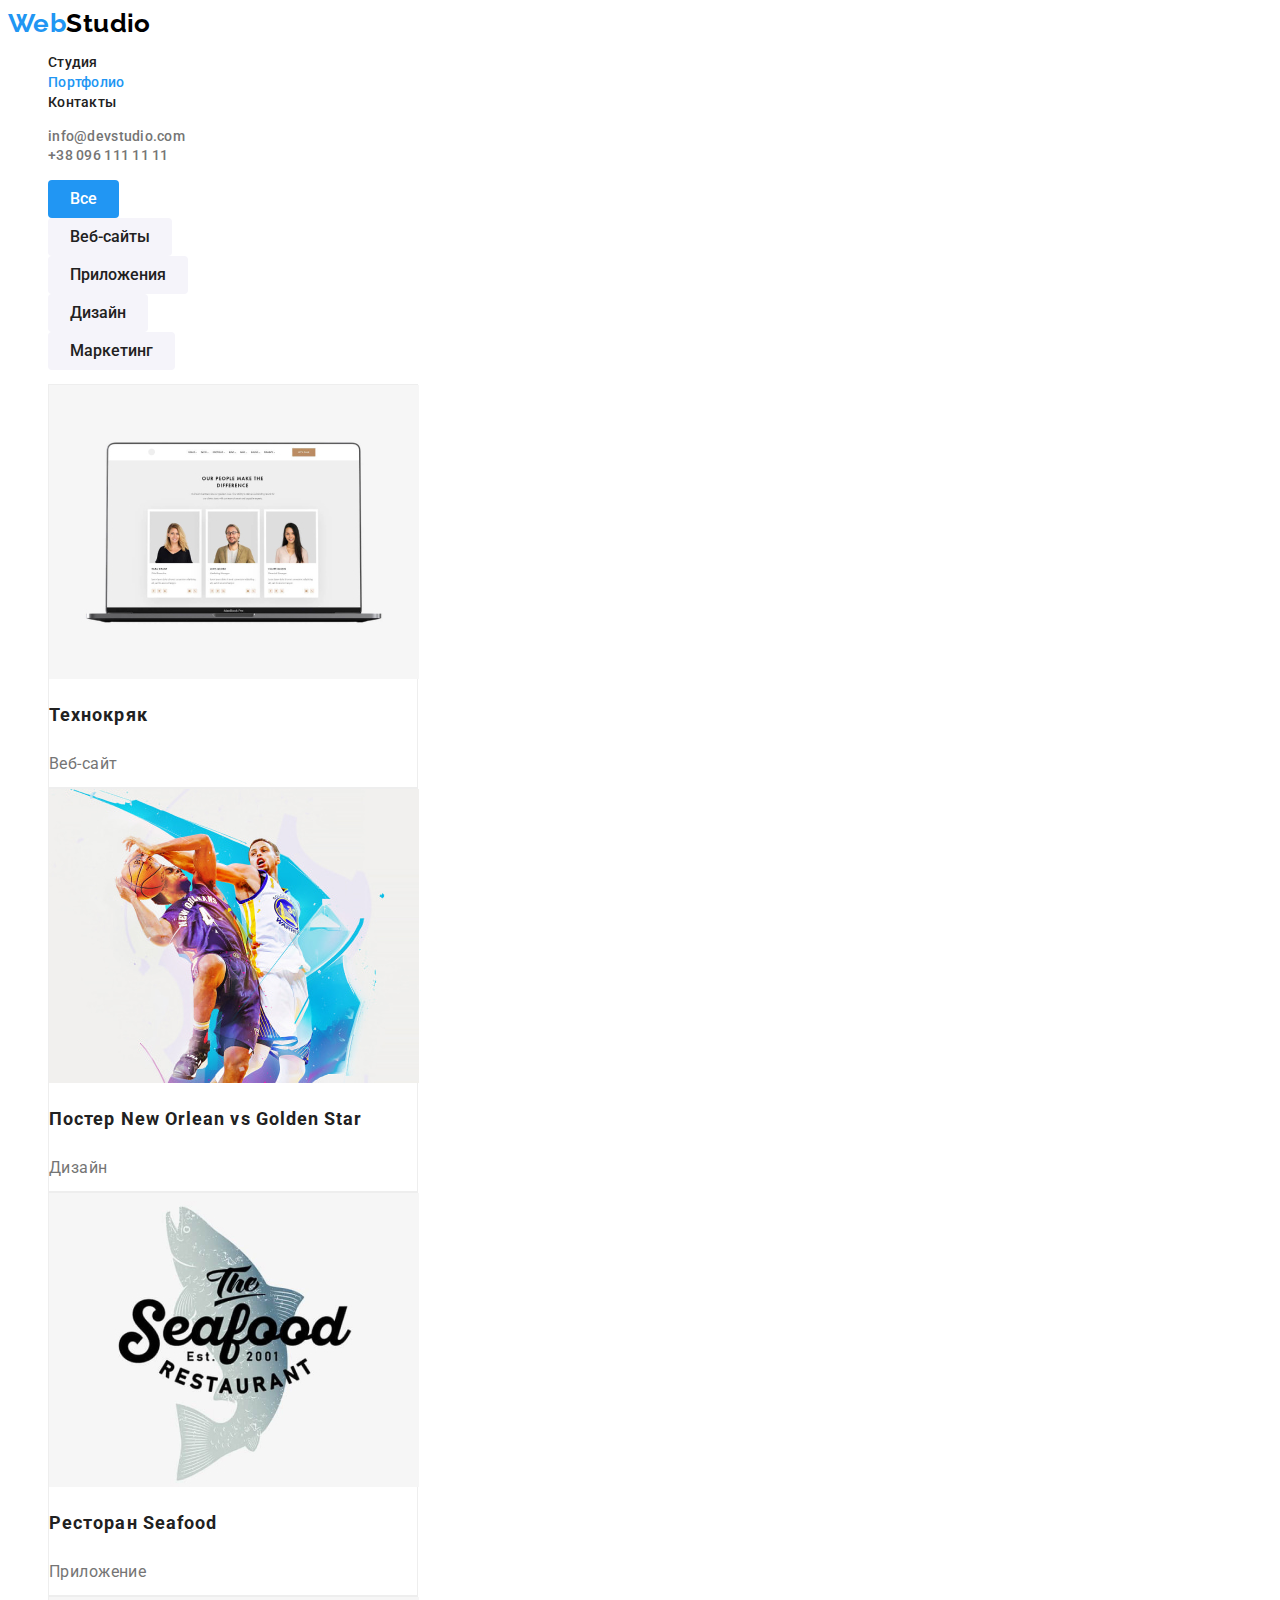
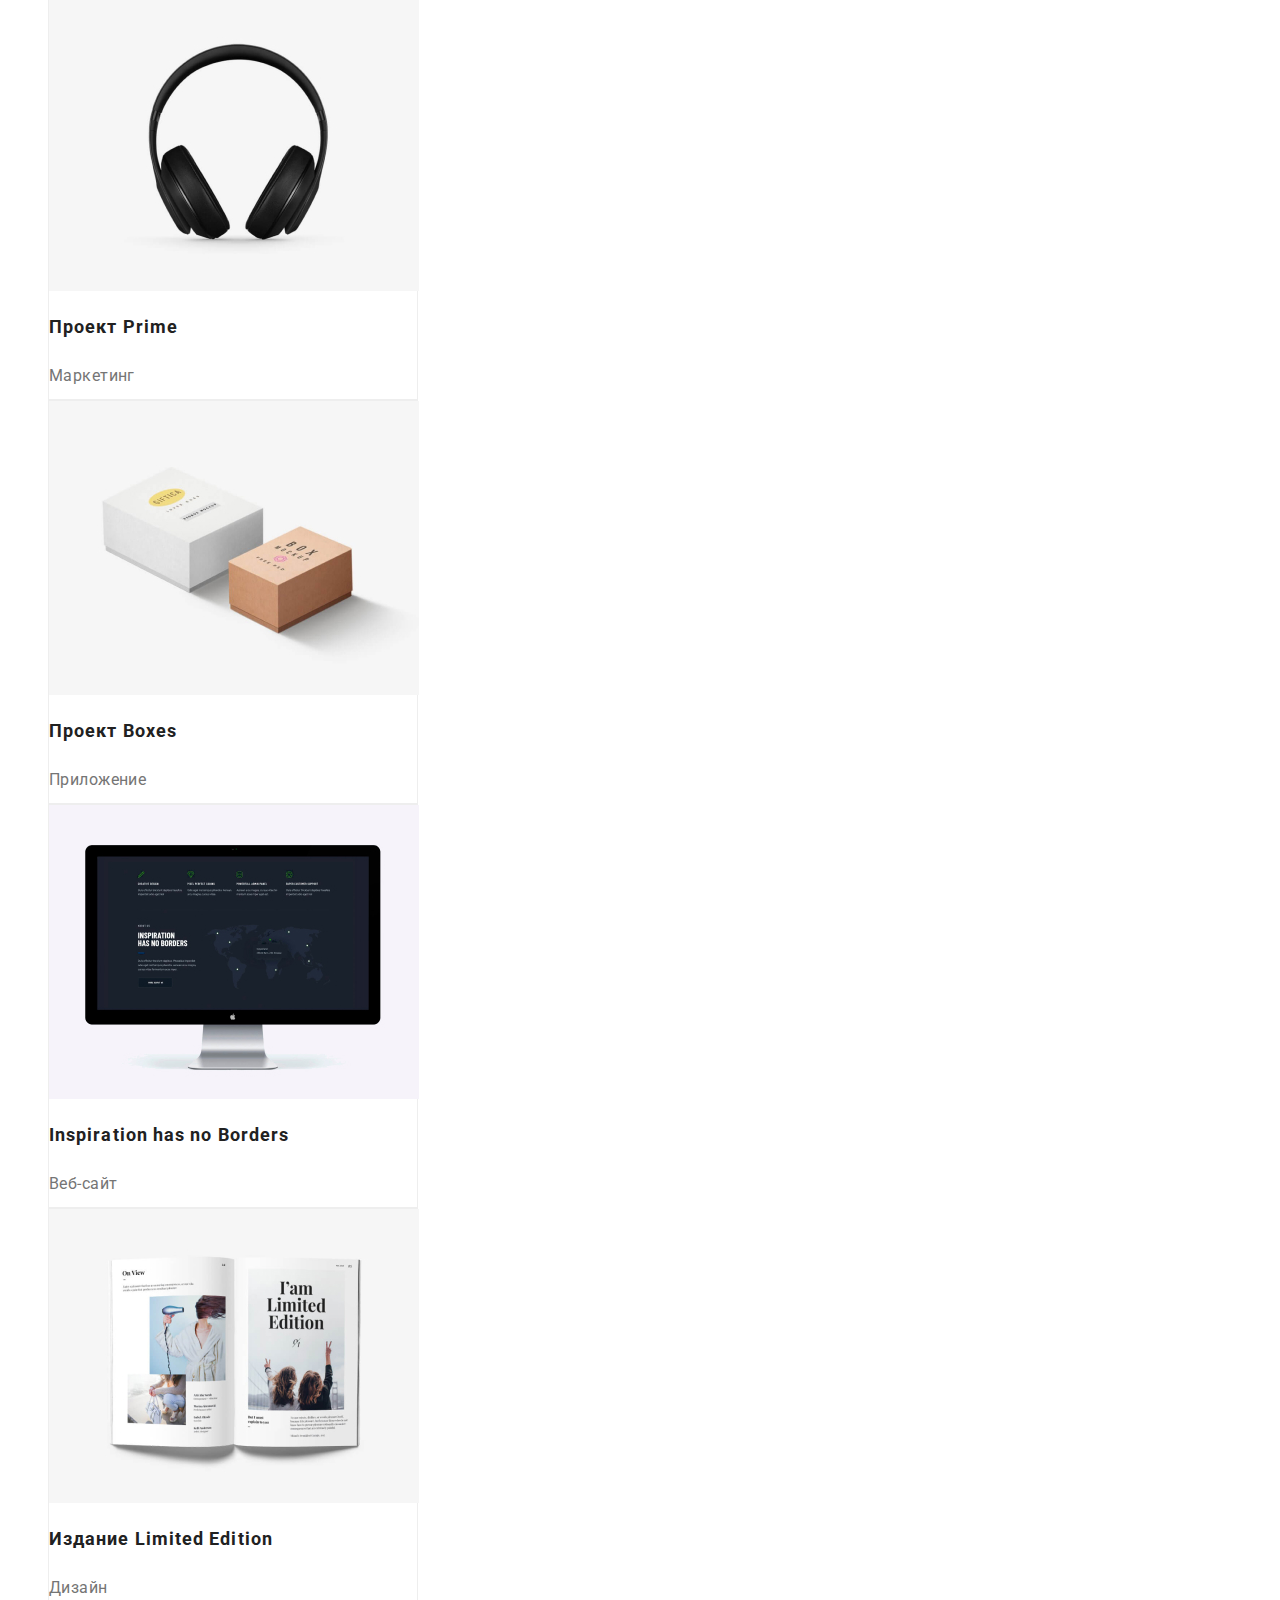
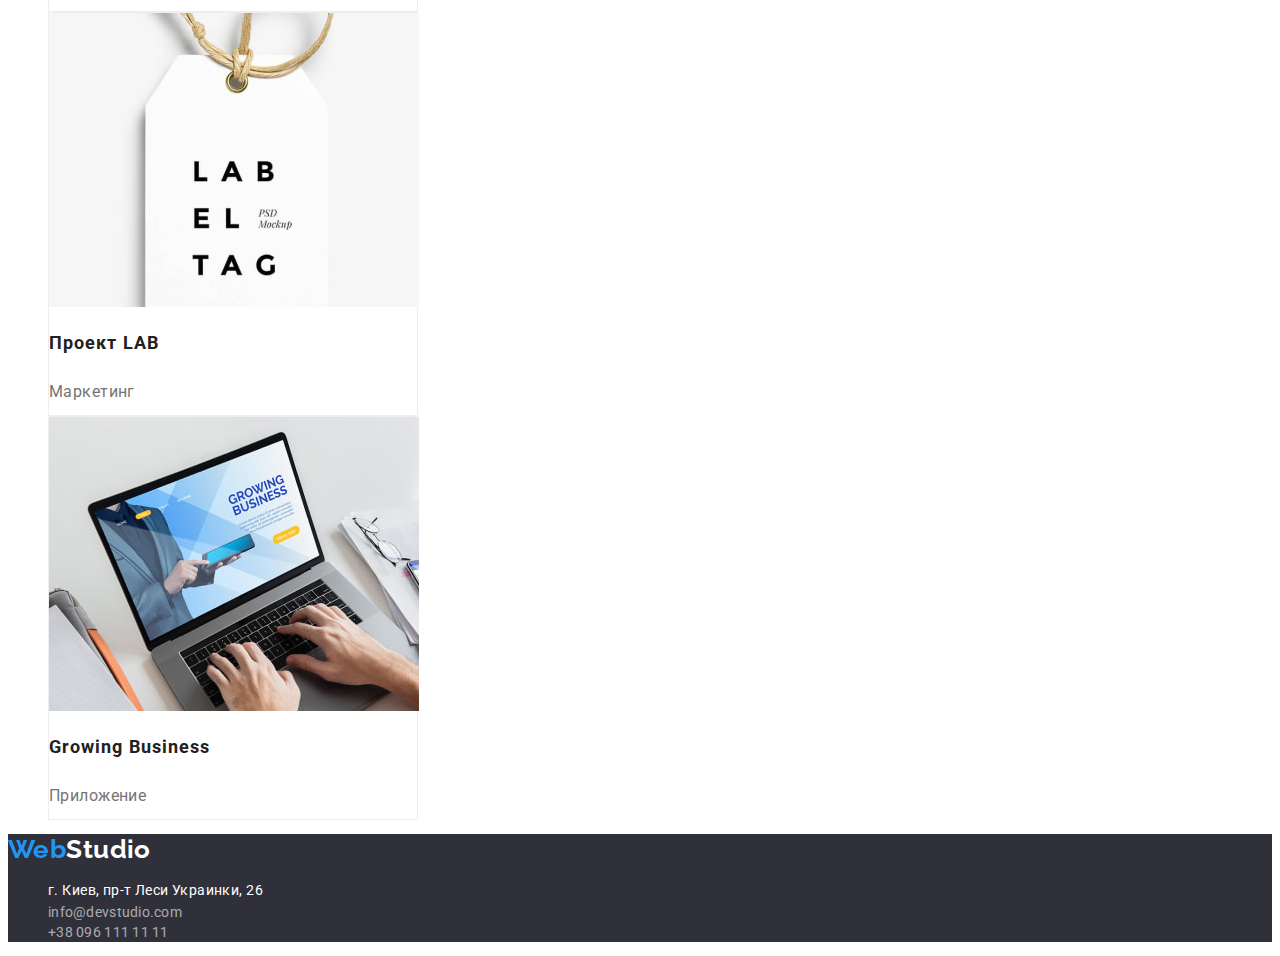
==== portfolio.html @ 994b1cdb "Initial commit" ====
<!DOCTYPE html>
<html lang="ru">
  <head>
    <meta charset="UTF-8" />
    <meta http-equiv="X-UA-Compatible" content="IE=edge" />
    <meta name="viewport" content="width=device-width, initial-scale=1.0" />
    <title>Portfolio</title>
    <link rel="preconnect" href="https://fonts.googleapis.com" />
    <link rel="preconnect" href="https://fonts.gstatic.com" crossorigin />
    <link
      href="https://fonts.googleapis.com/css2?family=Raleway:wght@700&family=Roboto:wght@400;500;700;900&display=swap"
      rel="stylesheet"
    />
    <link rel="stylesheet" href="./css/styles.css" />
  </head>
  <body>
    <header class="header">
      <nav class="header-nav">
        <!-- logo -->
        <a class="logo link" href="./index.html"><span class="accent">Web</span>Studio</a>

        <!-- site page navigation -->
        <ul class="header-nav-list list">
          <li class="header-nav-item">
            <a class="header-nav-link link" href="./index.html">Студия</a>
          </li>

          <li class="header-nav-item">
            <a class="header-nav-link link current" href="./portfolio.html">Портфолио</a>
          </li>

          <li class="header-nav-item">
            <a class="header-nav-link link" href="">Контакты</a>
          </li>
        </ul>
      </nav>

      <!-- contacts navigation -->
      <ul class="header-contacts-list list">
        <li class="header-contacts-item">
          <a class="header-contacts-link link" href="mailto:info@devstudio.com"
            >info@devstudio.com</a
          >
        </li>

        <li class="header-contacts-item">
          <a class="header-contacts-link link" href="tel:+380961111111">+38 096 111 11 11</a>
        </li>
      </ul>
    </header>

    <main>
      <section>
        <h1 class="visually-hidden">Наши работы</h1>

        <!-- filter buttons -->

        <ul class="filter-list list">
          <li>
            <button class="filters-btn active" type="button">Все</button>
          </li>
          <li>
            <button class="filters-btn" type="button">Веб-сайты</button>
          </li>
          <li>
            <button class="filters-btn" type="button">Приложения</button>
          </li>
          <li>
            <button class="filters-btn" type="button">Дизайн</button>
          </li>
          <li>
            <button class="filters-btn" type="button">Маркетинг</button>
          </li>
        </ul>

        <!-- examples of work first line -->

        <ul class="cards-list list">
          <a class="link" href="#"
            ><li class="cards-item">
              <img src="./images/example-1.jpg" alt="пример работы один" width="370" height="294" />
              <h2 class="cards-title">Технокряк</h2>
              <p class="cards-text">Веб-сайт</p>
            </li>
          </a>

          <a class="link" href="#"
            ><li class="cards-item">
              <img src="./images/example-2.jpg" alt="пример работы два" width="370" height="294" />
              <h2 class="cards-title">Постер <span lang="en">New Orlean vs Golden Star</span></h2>
              <p class="cards-text">Дизайн</p>
            </li>
          </a>

          <a class="link" href="#">
            <li class="cards-item">
              <img src="./images/example-3.jpg" alt="пример работы три" width="370" height="294" />
              <h2 class="cards-title">Ресторан<span lang="en"> Seafood</span></h2>
              <p class="cards-text">Приложение</p>
            </li>
          </a>

          <!-- examples of work second line -->

          <a class="link" href="#">
            <li class="cards-item">
              <img
                src="./images/example-4.jpg"
                alt="пример работы четыре"
                width="370"
                height="294"
              />
              <h2 class="cards-title">Проект<span lang="en"> Prime</span></h2>
              <p class="cards-text">Маркетинг</p>
            </li>
          </a>

          <a class="link" href="">
            <li class="cards-item">
              <img src="./images/example-5.jpg" alt="пример работы пять" width="370" height="294" />
              <h2 class="cards-title">Проект<span lang="en"> Boxes</span></h2>
              <p class="cards-text">Приложение</p>
            </li>
          </a>

          <a class="link" href="">
            <li class="cards-item">
              <img
                src="./images/example-6.jpg"
                alt="пример работы шесть"
                width="370"
                height="294"
              />
              <h2 class="cards-title"><span lang="en">Inspiration has no Borders</span></h2>
              <p class="cards-text">Веб-сайт</p>
            </li>
          </a>

          <!-- examples of work third line -->

          <a class="link" href="">
            <li class="cards-item">
              <img src="./images/example-7.jpg" alt="пример работы семь" width="370" height="294" />
              <h2 class="cards-title">Издание<span lang="en"> Limited Edition</span></h2>
              <p class="cards-text">Дизайн</p>
            </li>
          </a>

          <a class="link" href="">
            <li class="cards-item">
              <img
                src="./images/example-8.jpg"
                alt="пример работы восемь"
                width="370"
                height="294"
              />
              <h2 class="cards-title">Проект<span lang="en"> LAB</span></h2>
              <p class="cards-text">Маркетинг</p>
            </li>
          </a>

          <a class="link" href="">
            <li class="cards-item">
              <img
                src="./images/example-9.jpg"
                alt="пример работы девять"
                width="370"
                height="294"
              />
              <h2 class="cards-title">
                <span lang="en">Growing Business</span>
              </h2>
              <p class="cards-text">Приложение</p>
            </li>
          </a>
        </ul>
      </section>
    </main>

    <footer class="footer">
      <!-- how to find us section -->
      <a class="logo link" href="./index.html"><span class="accent">Web</span>Studio</a>
      <address class="address">
        <ul class="address-list list">
          <li>
            <a
              class="adress-link link"
              href="https://goo.gl/maps/piqngm7oDQpEDh6u6"
              target="_blank"
              rel="noopener nofollow noreferrer"
              >г. Киев, пр-т Леси Украинки, 26</a
            >
          </li>

          <!-- contacts navigation -->

          <li>
            <a class="header-contacts-link link" href="mailto:info@devstudio.com"
              >info@devstudio.com</a
            >
          </li>

          <li>
            <a class="header-contacts-link link" href="tel:+380961111111">+38 096 111 11 11</a>
          </li>
        </ul>
      </address>
    </footer>
  </body>
</html>
---- css/styles.css ----
:root{
    --dominant-colour: #2196F3;
    --title-colour: #212121;
    --text-colour:#757575;
    --translucent-contact-color: rgba(255, 255, 255, 0.6);
    --light-theme-logo: #FFFFFF;
    --dark-theme-logo: #000000;
    --button-filters-background:#F5F4FA;
}

body{
    font-family: 'Roboto', 'Verdana' ,'Tahoma' ,sans-serif;
    font-size: 14px;
    background-color: var(--light-theme-logo);
    letter-spacing: 0.03em;
    color: var(--title-colour)
}

    /* utils */

.link{
    text-decoration: none;
}

.list{
    list-style: none;
}

.section-title{
    font-size: 36px;
    line-height: 1.16;
    text-align: center;
}

    /* header */

.logo{
    font-family: 'Raleway';
    font-weight: 700;
    font-size: 26px;
    line-height: 1.19;
    color: var(--dark-theme-logo);
}

.accent{
    color:var(--dominant-colour)
}

.header-nav-link,
.header-contacts-link{
    font-weight: 500;
    line-height: 1.42;
    letter-spacing: 0.02em;
    color:var(--title-colour)
}

.header-contacts-link{
    color:var(--text-colour)
}

.header-nav-link:hover,
.header-nav-link:focus,
.header-contacts-link:hover,
.header-contacts-link:focus,
.current{
    color: var(--dominant-colour);
}

        /* hero */

.hero{

    background: #2F303A;
}

.hero-title{
    font-weight: 900;
    font-size: 44px;
    line-height: 1.36;
    text-align: center;
    letter-spacing: 0.06em;
    text-transform: uppercase;    
    color: var(--light-theme-logo);
}

.hero-btn{
    background: var(--dominant-colour);
    box-shadow: 0px 4px 4px rgba(0, 0, 0, 0.15);
    border-radius: 4px;
    font-family: inherit;
    font-weight: 700;
    font-size: 16px;
    line-height: 1.88;
    letter-spacing: 0.06em;
    color:var(--light-theme-logo);                
    border: none;
    padding: 10px 32px;
}

    /* benefits */

.visually-hidden {
    position: absolute;
    width: 1px;
    height: 1px;
    margin: -1px;
    border: 0;
    padding: 0;
    white-space: nowrap;
    clip-path: inset(100%);
    clip: rect(0 0 0 0);
    overflow: hidden;
}

    /* benefits */

.benefits-title{
    font-weight: 700;
    font-size: 14px;          
    line-height: 1.14;
    text-transform: uppercase;
}

.benefits-text{
    line-height: 1.71;
    color: var(--text-colour)
}

    /* team */

.team{
    background:var(--button-filters-background);
}

.team-name{
    font-weight: 500;
    font-size: 16px;
    line-height: 1.18;
    text-align: center;
}

.team-position{
    font-size: 16px;
    line-height: 1.18;
    text-align: center; 
    color:var(--text-colour);
}

    /* footer */

.footer{
    background-color:#2F303A;
}

.footer .logo{
    color: var(--light-theme-logo);
}

.address{
    font-style: normal;   
}

.adress-link{
    line-height: 1.71;
    color:var(--light-theme-logo)
}

.footer .header-contacts-link{
    font-weight: 400;
    color:rgba(255, 255, 255, 0.6);;
}

.header-nav-link:hover,
.header-nav-link:focus,
.header-contacts-link:hover,
.header-contacts-link:focus,
.current{
    color: var(--dominant-colour);
}

    /* portfolio */

.filters-btn{
    font-family: inherit;
    font-size: 16px;
    font-weight: 500;
    line-height: 1.62;
    padding: 6px 22px;
    color: var(--title-colour);
    background: var(--button-filters-background);
    border-radius: 4px;
    border: none;
}

.filters-btn:hover,
.filters-btn:focus{
    cursor: pointer;
    color: var(--light-theme-logo);
    background:var(--dominant-colour);
    box-shadow: 0px 3px 1px rgba(0, 0, 0, 0.1), 0px 1px 2px rgba(0, 0, 0, 0.08), 0px 2px 2px rgba(0, 0, 0, 0.12);
}

.filters-btn.active{
    background: var(--dominant-colour);
    color: var(--light-theme-logo)
}

.cards-item{
    box-sizing: border-box;
    width: 370px;
    height: 404px;
    border: 1px solid #EEEEEE
}

.cards-title{
    font-weight: 700;
    font-size: 18px;
    line-height: 2;
    letter-spacing: 0.06em;
    color: var(--title-colour);
}

.cards-text{
    font-size: 16px;
    line-height: 1.88;
    color: var(--text-colour);
}
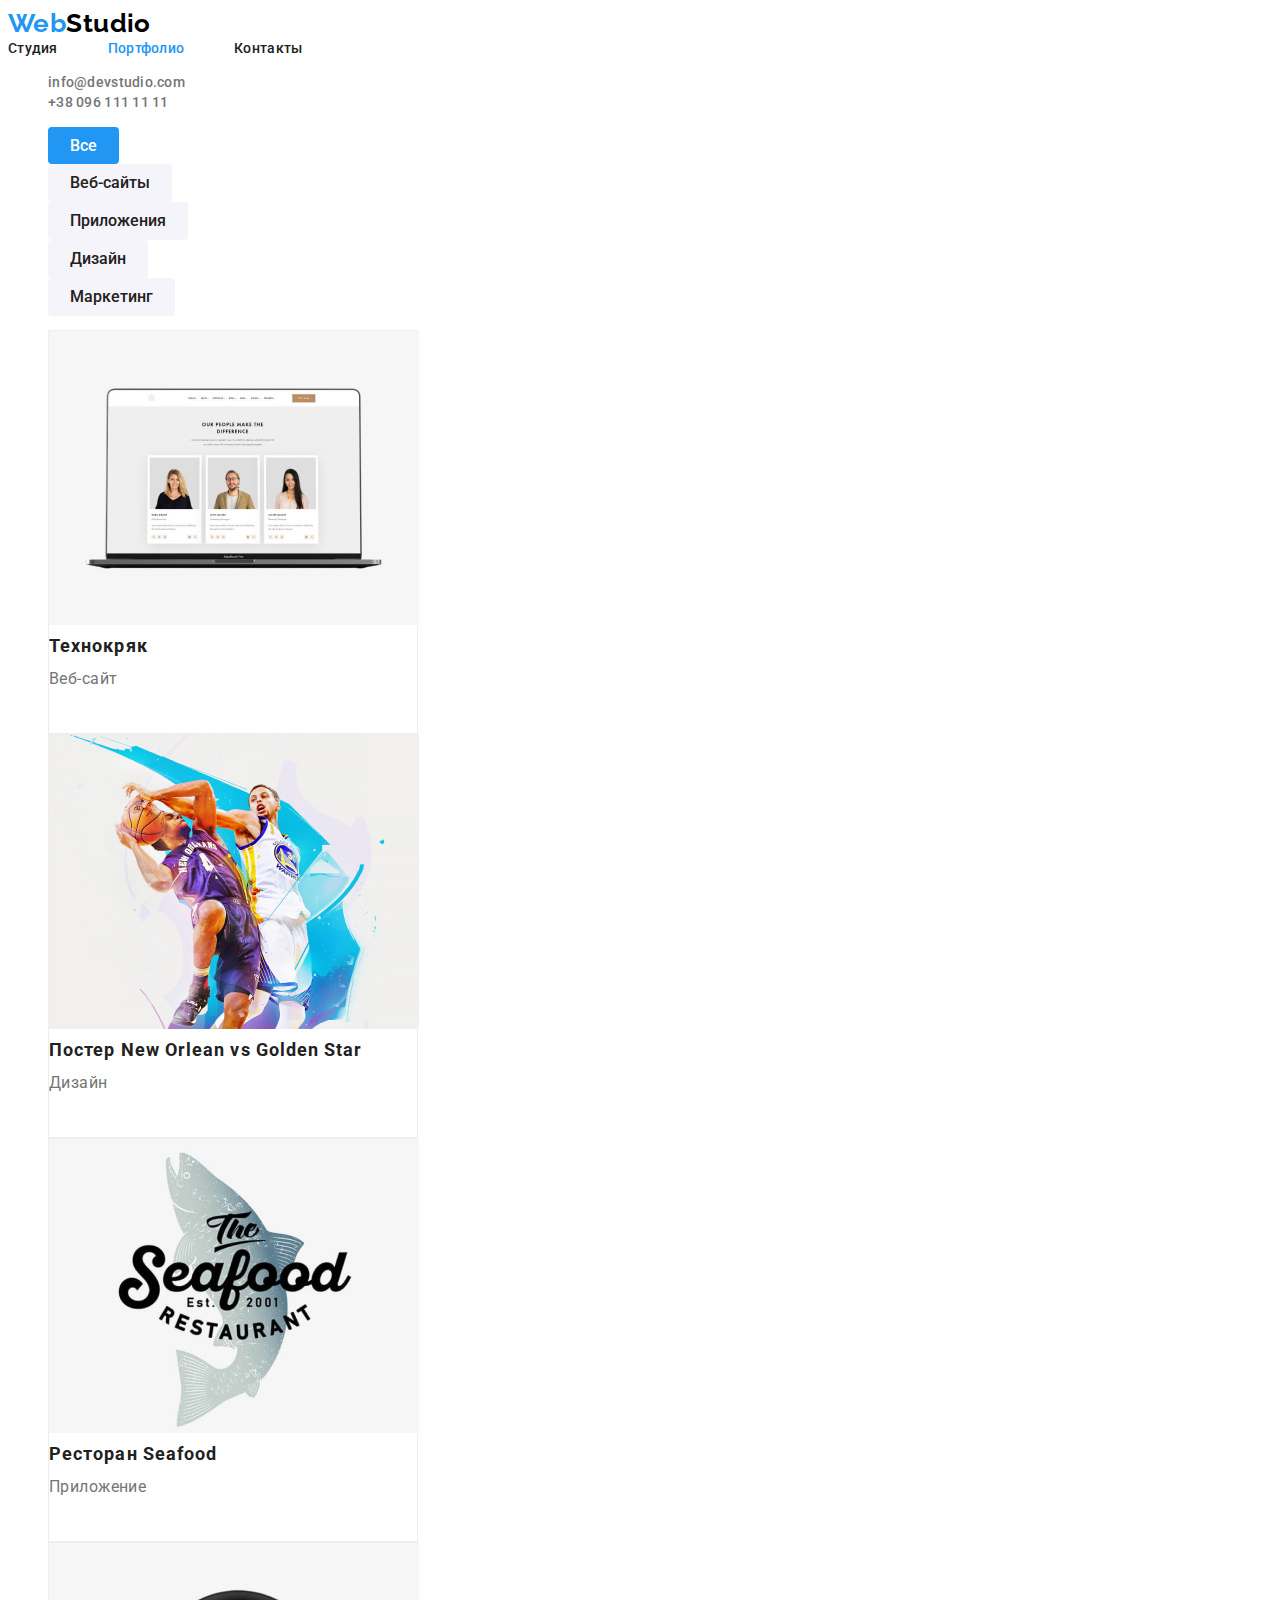
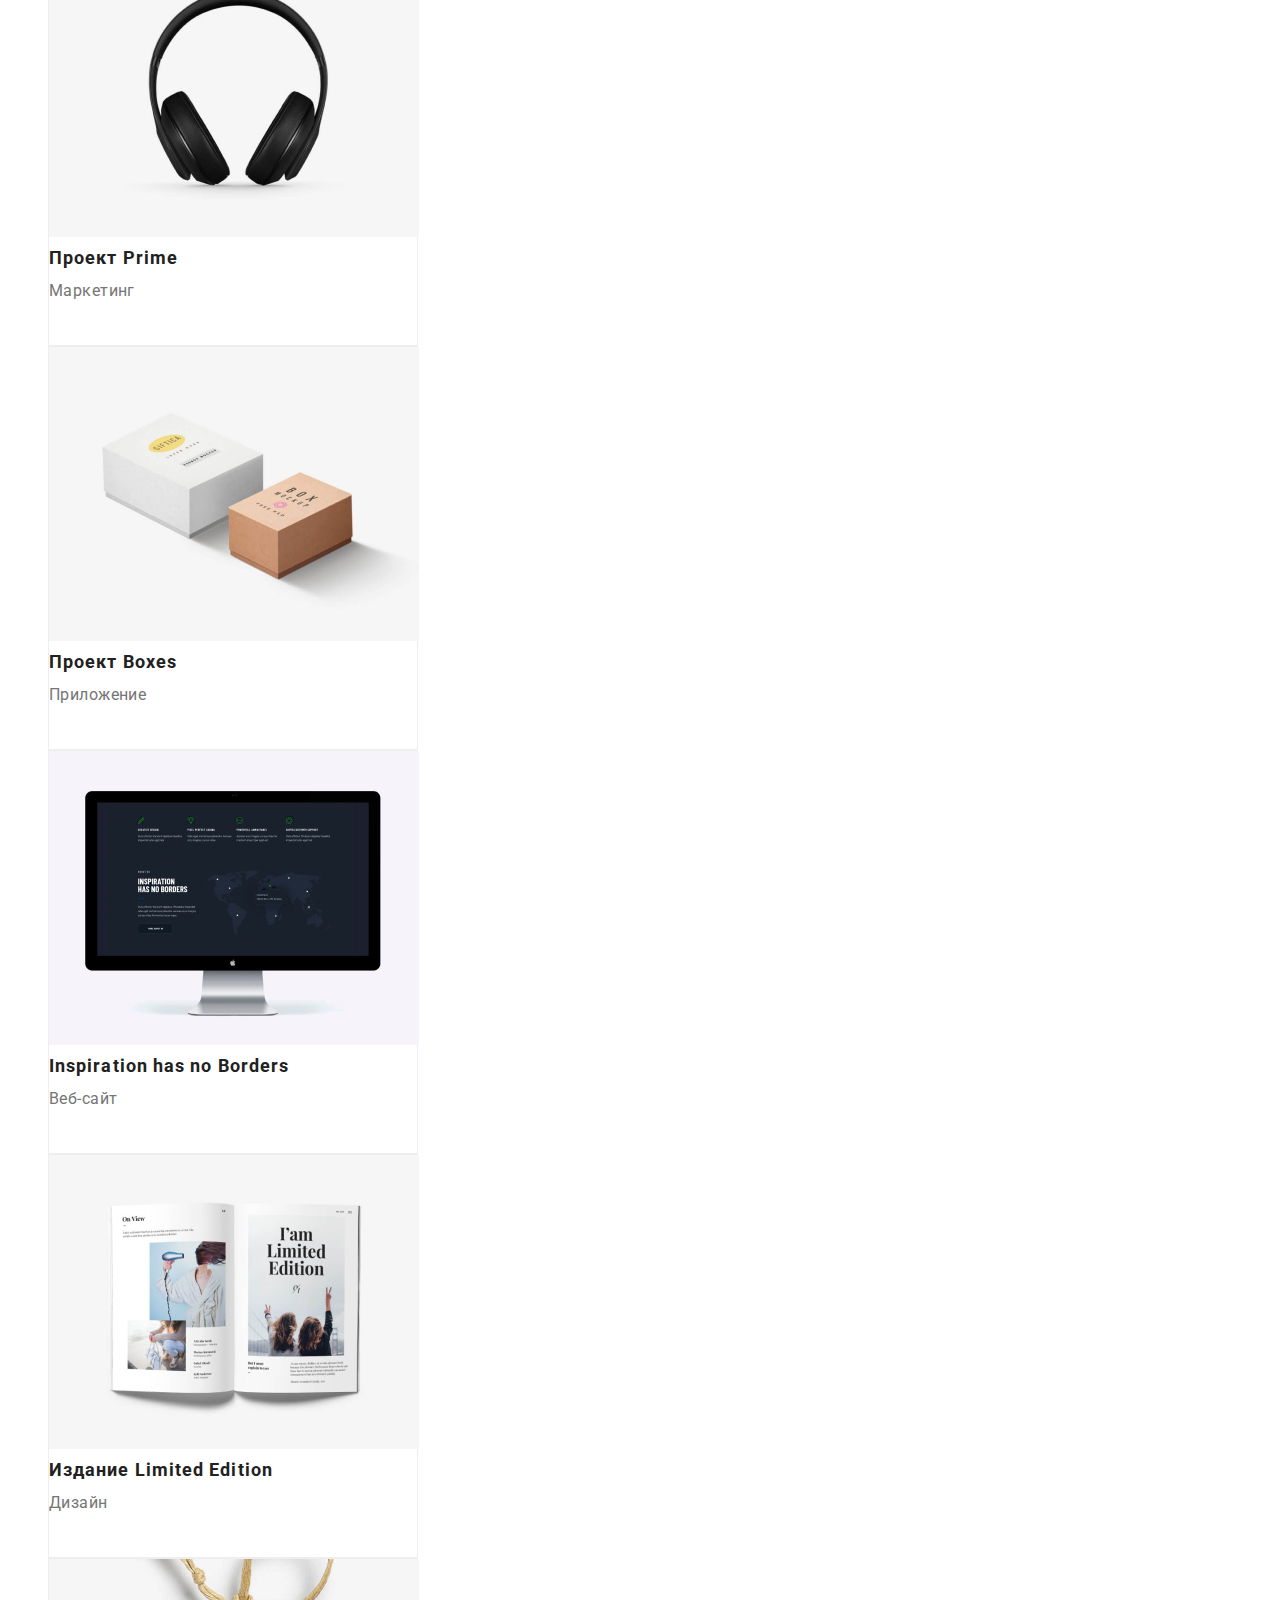
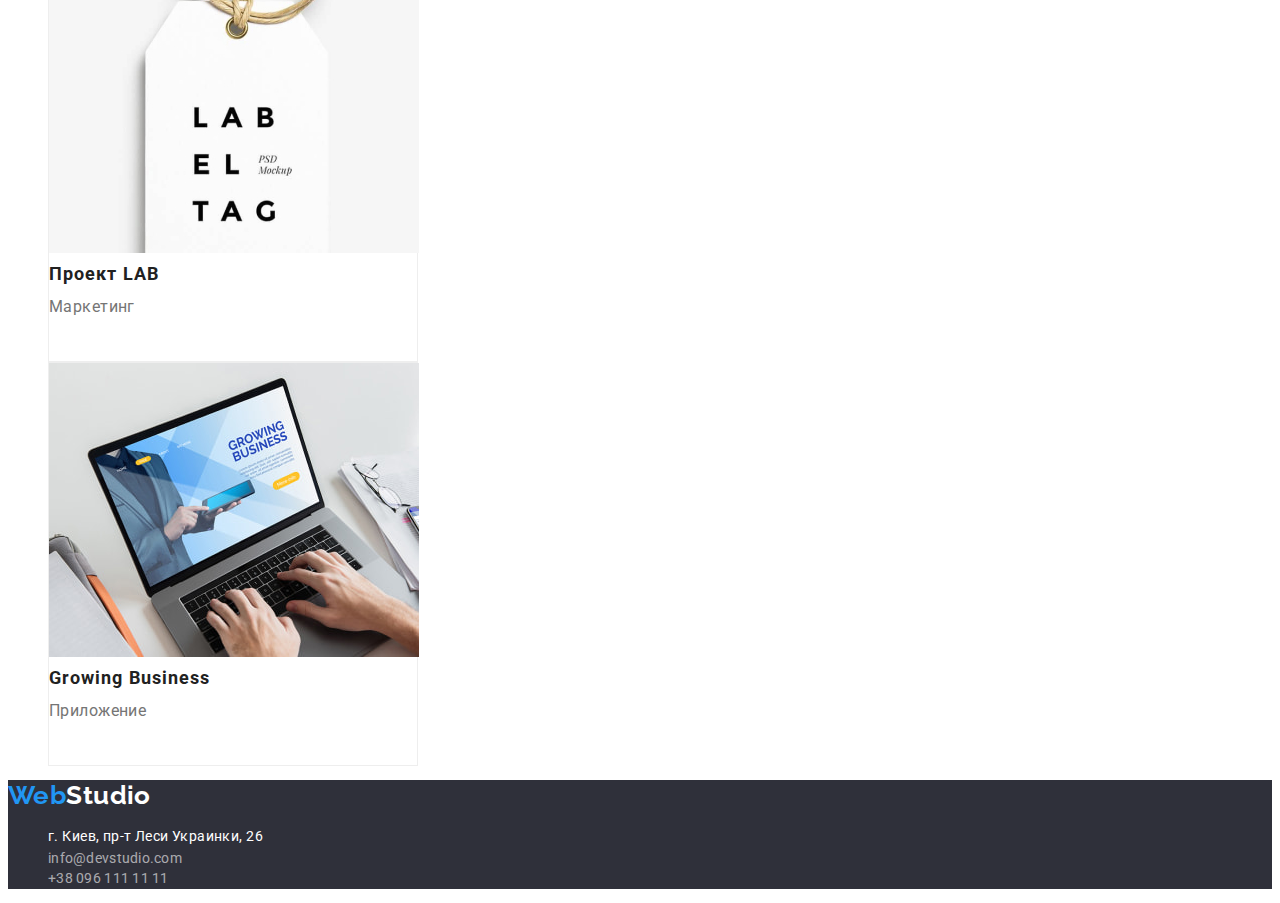
==== commit 6145279b: "add flax box in header" ====
--- a/portfolio.html
+++ b/portfolio.html
@@ -20,7 +20,7 @@
         <a class="logo link" href="./index.html"><span class="accent">Web</span>Studio</a>
 
         <!-- site page navigation -->
-        <ul class="header-nav-list list">
+        <ul class="header-nav-list">
           <li class="header-nav-item">
             <a class="header-nav-link link" href="./index.html">Студия</a>
           </li>
@@ -36,7 +36,7 @@
       </nav>
 
       <!-- contacts navigation -->
-      <ul class="header-contacts-list list">
+      <ul class="header-contacts-list">
         <li class="header-contacts-item">
           <a class="header-contacts-link link" href="mailto:info@devstudio.com"
             >info@devstudio.com</a
@@ -55,7 +55,7 @@
 
         <!-- filter buttons -->
 
-        <ul class="filter-list list">
+        <ul class="filter-list">
           <li>
             <button class="filters-btn active" type="button">Все</button>
           </li>
@@ -75,7 +75,7 @@
 
         <!-- examples of work first line -->
 
-        <ul class="cards-list list">
+        <ul class="cards-list">
           <a class="link" href="#"
             ><li class="cards-item">
               <img src="./images/example-1.jpg" alt="пример работы один" width="370" height="294" />
@@ -181,7 +181,7 @@
       <!-- how to find us section -->
       <a class="logo link" href="./index.html"><span class="accent">Web</span>Studio</a>
       <address class="address">
-        <ul class="address-list list">
+        <ul class="address-list">
           <li>
             <a
               class="adress-link link"
--- a/css/styles.css
+++ b/css/styles.css
@@ -8,6 +8,7 @@
     --button-filters-background:#F5F4FA;
 }
 
+
 body{
     font-family: 'Roboto', 'Verdana' ,'Tahoma' ,sans-serif;
     font-size: 14px;
@@ -16,14 +17,19 @@
     color: var(--title-colour)
 }
 
+p, h1, h2, h3, h4, h5, h6 {
+    margin-top: 0px;
+    margin-bottom: 0px;
+}
+ 
+ul {
+    list-style: none;
+}
+
     /* utils */
 
 .link{
     text-decoration: none;
-}
-
-.list{
-    list-style: none;
 }
 
 .section-title{
@@ -33,6 +39,13 @@
 }
 
     /* header */
+
+.container{
+    width: 1200px;
+    padding: 0 15px;
+    margin-left: auto;
+    margin-right: auto;
+}
 
 .logo{
     font-family: 'Raleway';
@@ -64,6 +77,17 @@
 .header-contacts-link:focus,
 .current{
     color: var(--dominant-colour);
+}
+
+.header-nav-list {
+    display: flex;
+    padding-left: 0;
+    margin-top: 0;
+    margin-bottom: 0;
+}
+
+.header-nav-item:not(:last-child) {
+    margin-right: 50px;
 }
 
         /* hero */
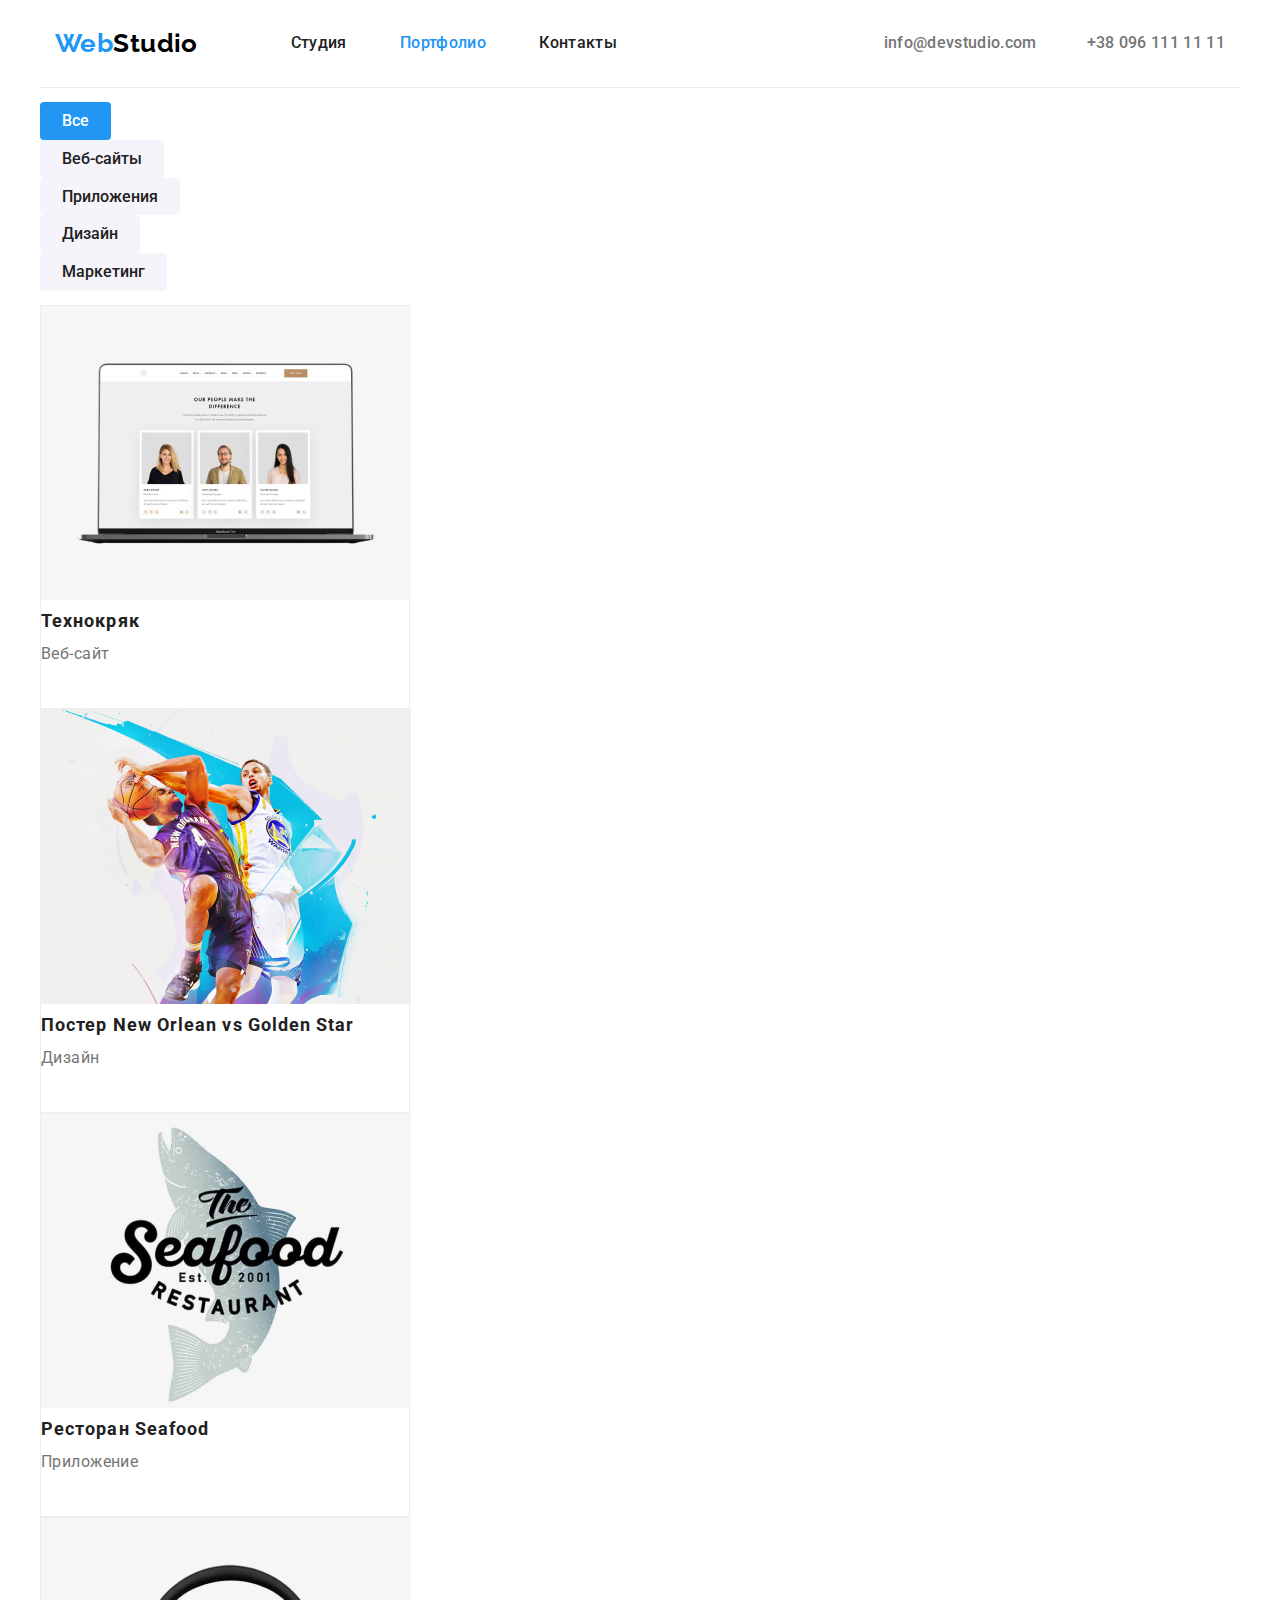
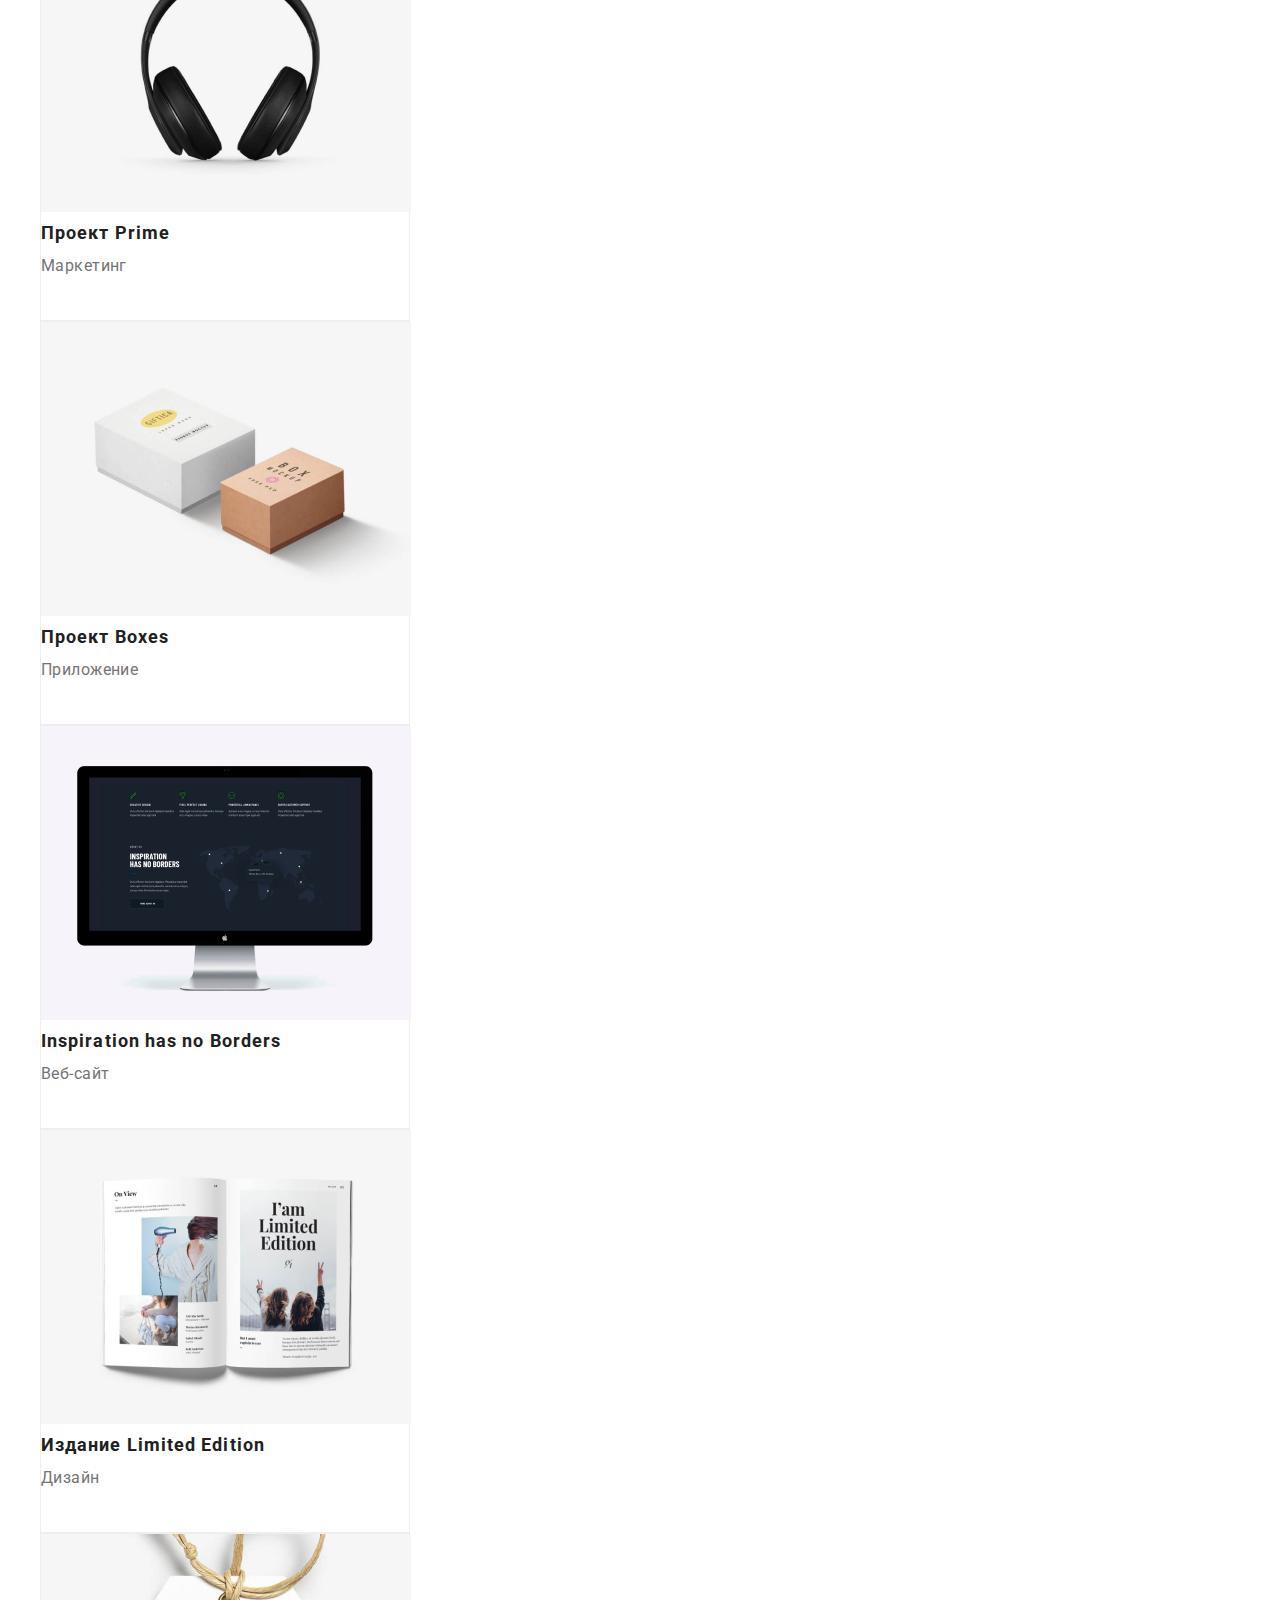
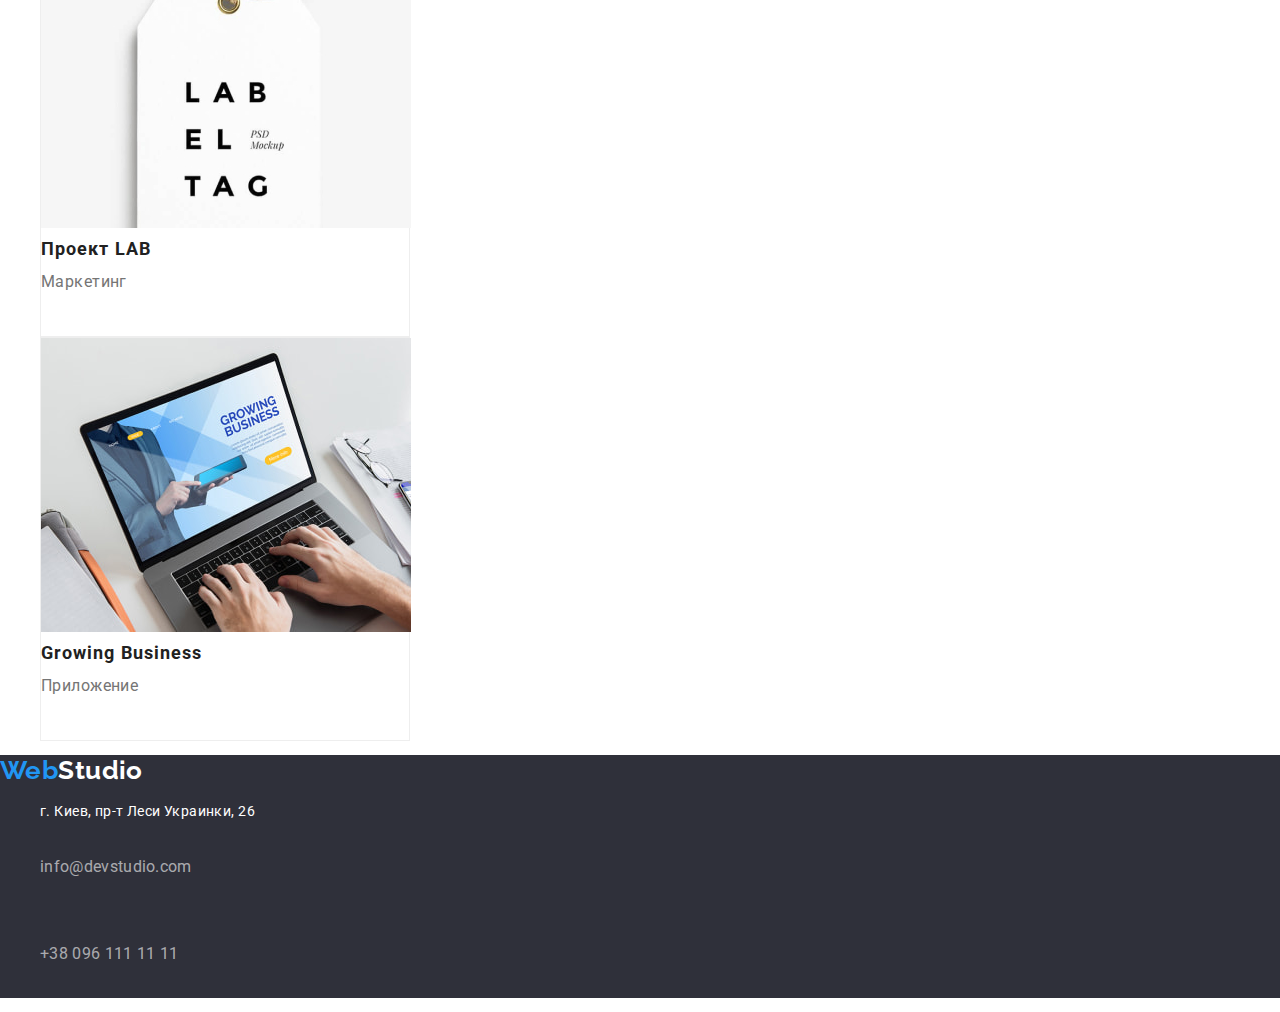
==== commit 32048a15: "applies positioning to header" ====
--- a/portfolio.html
+++ b/portfolio.html
@@ -11,16 +11,20 @@
       href="https://fonts.googleapis.com/css2?family=Raleway:wght@700&family=Roboto:wght@400;500;700;900&display=swap"
       rel="stylesheet"
     />
+    <link
+      rel="stylesheet"
+      href="https://cdnjs.cloudflare.com/ajax/libs/modern-normalize/1.1.0/modern-normalize.min.css"
+    />
     <link rel="stylesheet" href="./css/styles.css" />
   </head>
   <body>
-    <header class="header">
+    <header class="header container">
       <nav class="header-nav">
         <!-- logo -->
         <a class="logo link" href="./index.html"><span class="accent">Web</span>Studio</a>
 
         <!-- site page navigation -->
-        <ul class="header-nav-list">
+        <ul class="header-nav-list list">
           <li class="header-nav-item">
             <a class="header-nav-link link" href="./index.html">Студия</a>
           </li>
@@ -36,11 +40,11 @@
       </nav>
 
       <!-- contacts navigation -->
-      <ul class="header-contacts-list">
+      <ul class="header-contacts-list list">
         <li class="header-contacts-item">
           <a class="header-contacts-link link" href="mailto:info@devstudio.com"
-            >info@devstudio.com</a
-          >
+            >info@devstudio.com
+          </a>
         </li>
 
         <li class="header-contacts-item">
--- a/css/styles.css
+++ b/css/styles.css
@@ -30,6 +30,7 @@
 
 .link{
     text-decoration: none;
+    display: block;
 }
 
 .section-title{
@@ -38,16 +39,25 @@
     text-align: center;
 }
 
+.list {
+    padding: 0;
+    margin: 0;
+}
+
     /* header */
 
 .container{
+    justify-content: space-between;
     width: 1200px;
     padding: 0 15px;
     margin-left: auto;
     margin-right: auto;
+    border-bottom: 1px solid #ECECEC;;
 }
 
 .logo{
+    margin-right: 93px;
+
     font-family: 'Raleway';
     font-weight: 700;
     font-size: 26px;
@@ -61,6 +71,9 @@
 
 .header-nav-link,
 .header-contacts-link{
+    padding-top: 32px;
+    padding-bottom: 32px;
+    font-size: 16px;
     font-weight: 500;
     line-height: 1.42;
     letter-spacing: 0.02em;
@@ -78,17 +91,23 @@
 .current{
     color: var(--dominant-colour);
 }
-
-.header-nav-list {
+.header-nav-item:not(:last-child),
+.header-contacts-item:not(:last-child) {
+    margin-right: 50px;
+}
+
+.header-nav-item,
+.header-contacts-item{
+    display: inline-block;
+}
+
+.header,
+.header-nav, 
+.header-contacts-list {
     display: flex;
-    padding-left: 0;
-    margin-top: 0;
-    margin-bottom: 0;
-}
-
-.header-nav-item:not(:last-child) {
-    margin-right: 50px;
-}
+    align-items: center;
+}
+
 
         /* hero */
 
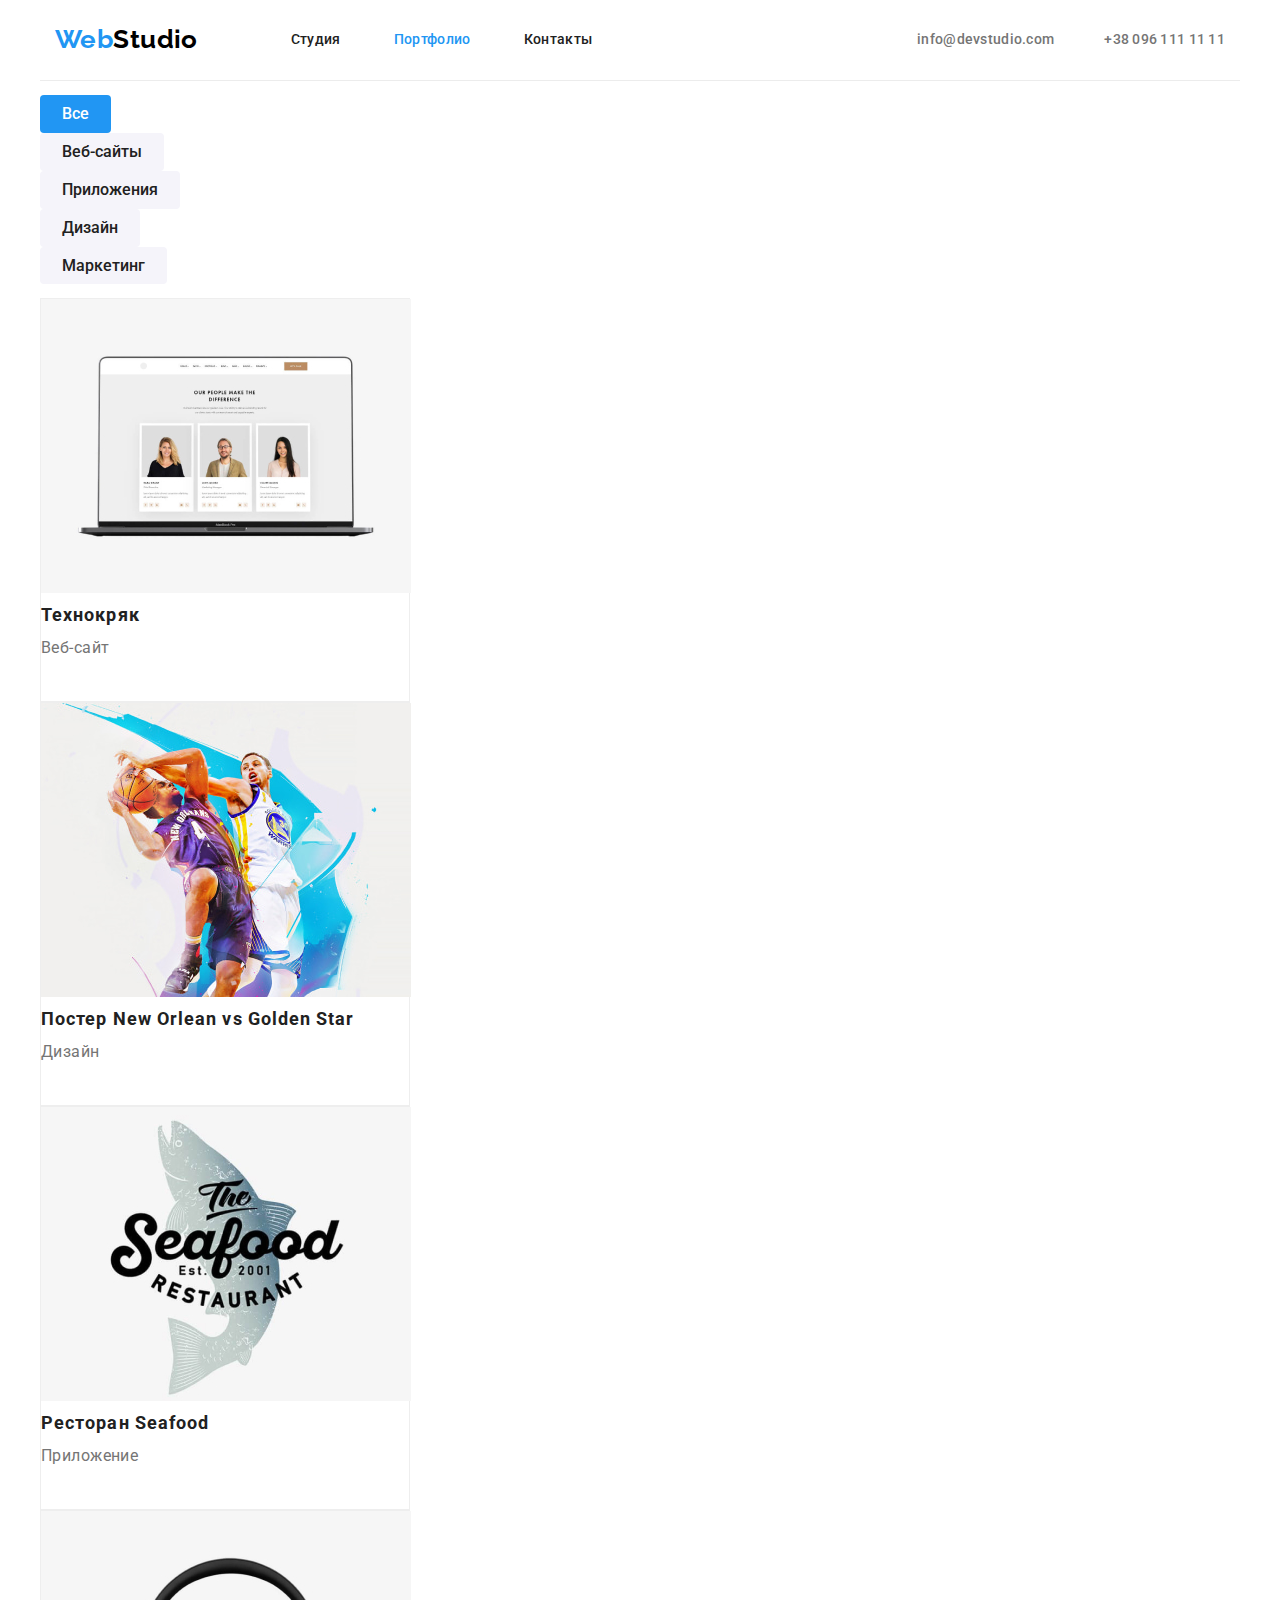
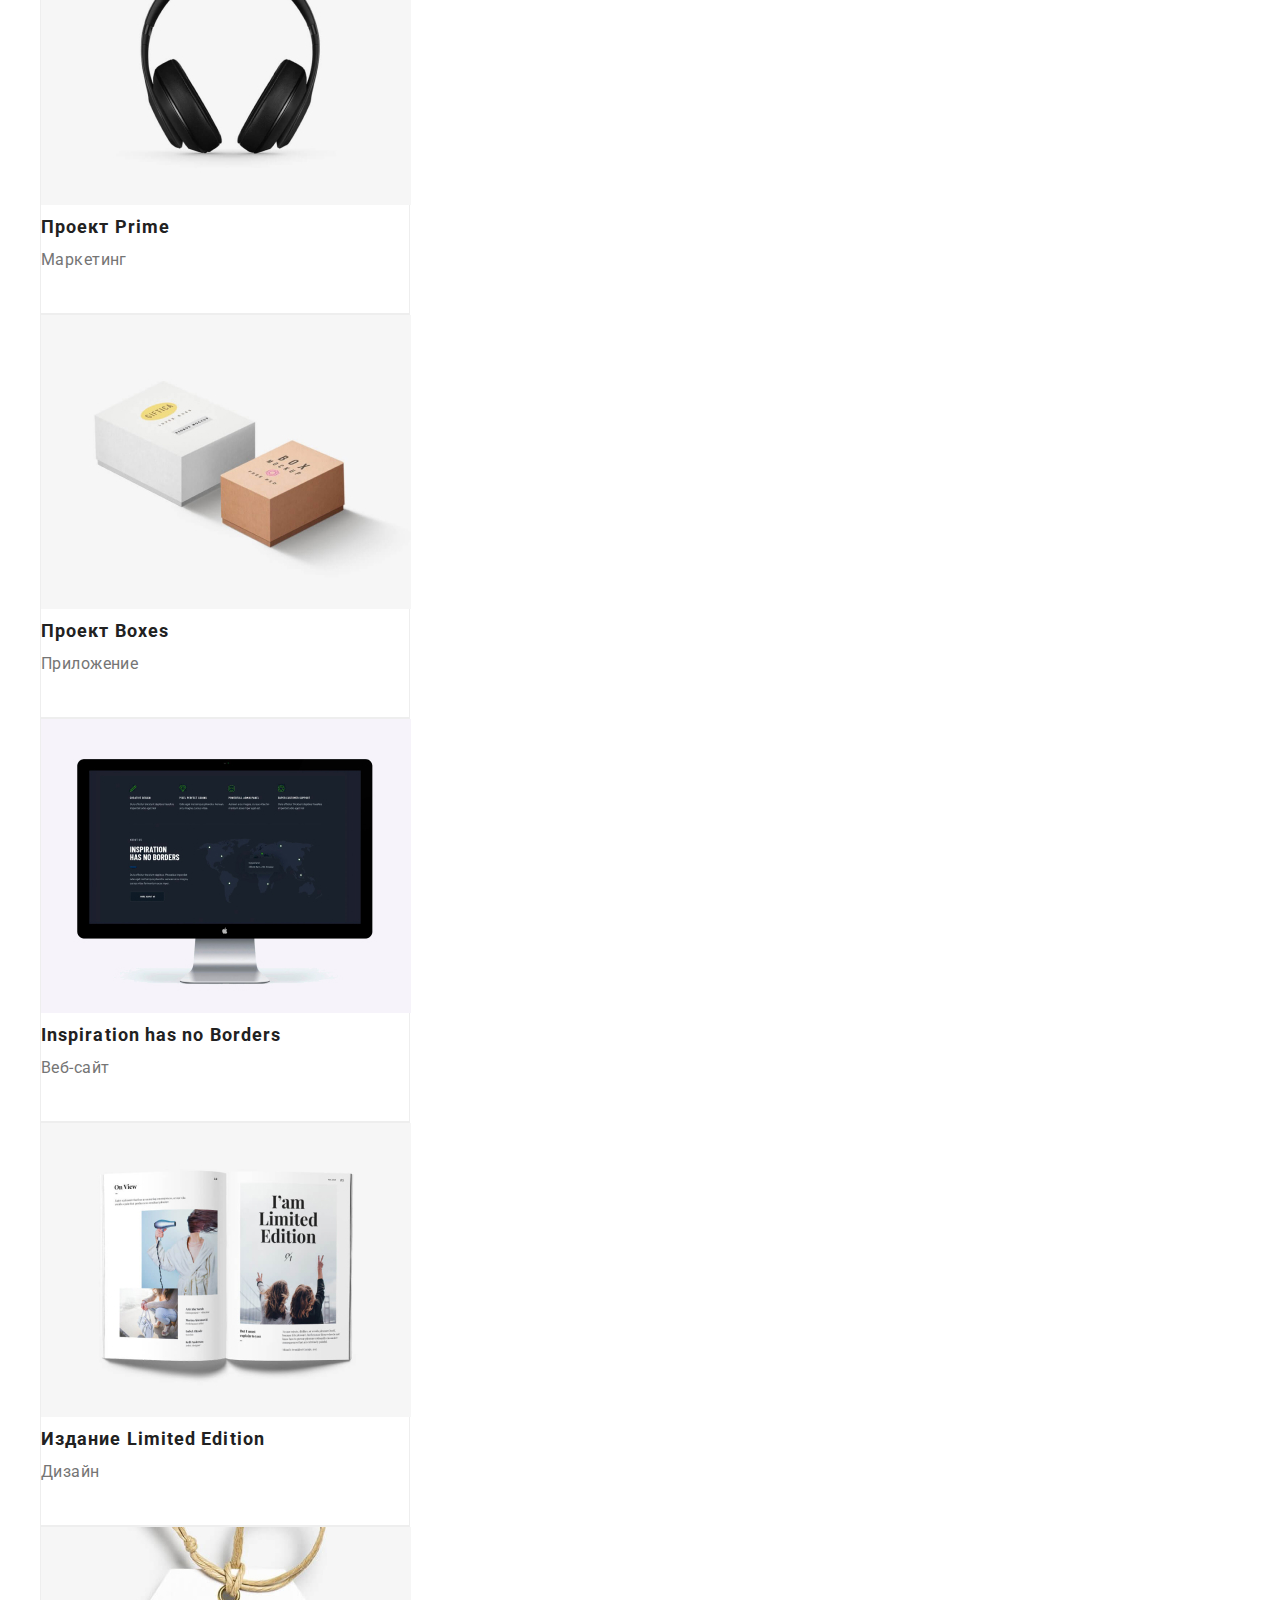
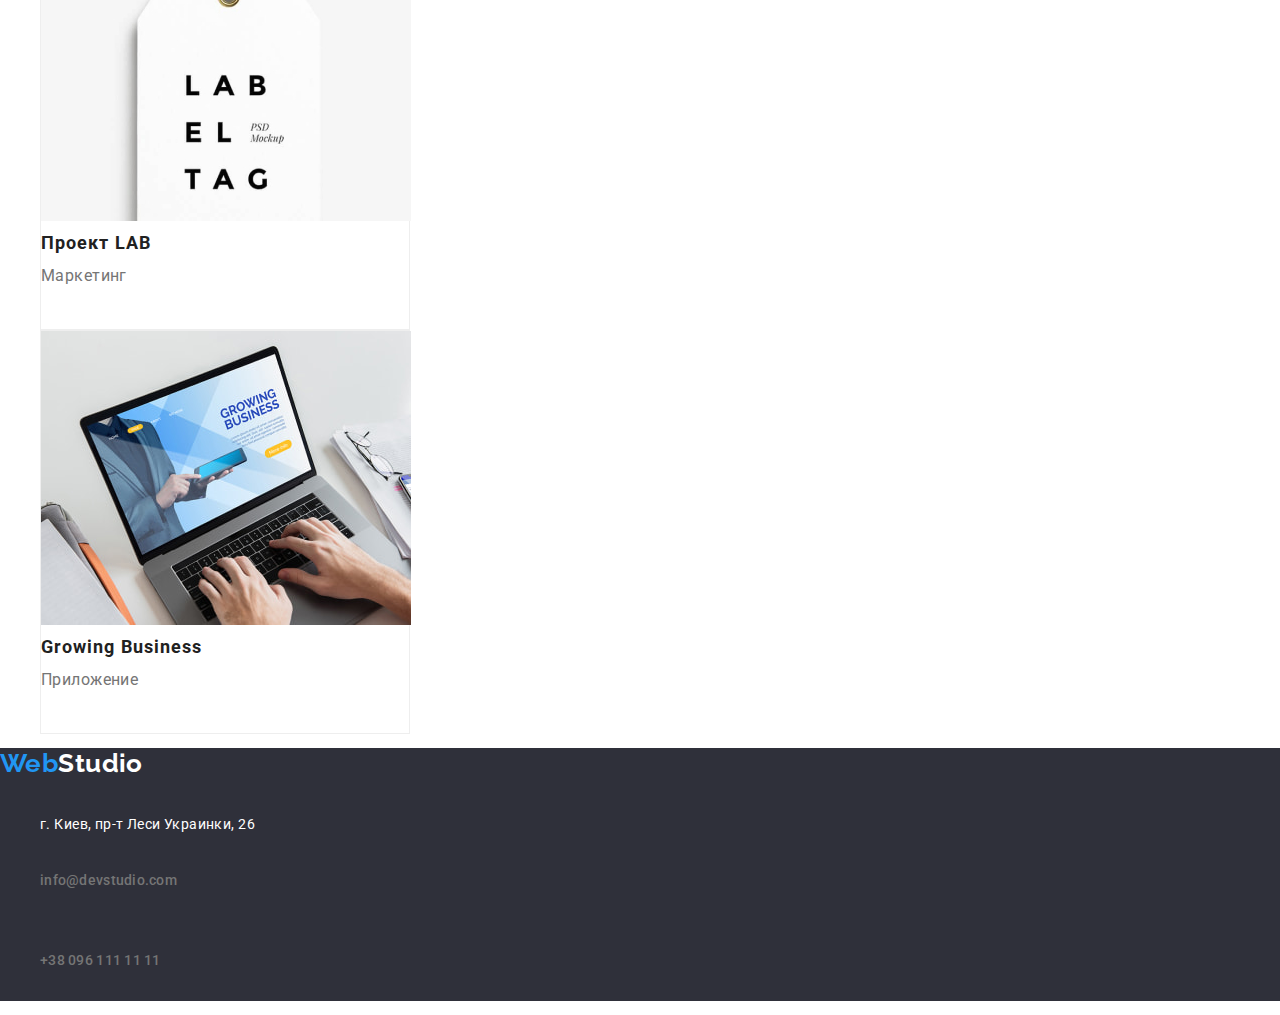
==== commit e5af0d16: "draft" ====
--- a/portfolio.html
+++ b/portfolio.html
@@ -80,8 +80,8 @@
         <!-- examples of work first line -->
 
         <ul class="cards-list">
-          <a class="link" href="#"
-            ><li class="cards-item">
+          <a class="link" href="#">
+            <li class="cards-item">
               <img src="./images/example-1.jpg" alt="пример работы один" width="370" height="294" />
               <h2 class="cards-title">Технокряк</h2>
               <p class="cards-text">Веб-сайт</p>
--- a/css/styles.css
+++ b/css/styles.css
@@ -33,7 +33,7 @@
     display: block;
 }
 
-.section-title{
+.activities-title{
     font-size: 36px;
     line-height: 1.16;
     text-align: center;
@@ -47,23 +47,34 @@
     /* header */
 
 .container{
-    justify-content: space-between;
+    
     width: 1200px;
     padding: 0 15px;
     margin-left: auto;
     margin-right: auto;
-    border-bottom: 1px solid #ECECEC;;
-}
-
-.logo{
+    
+}
+
+.header.container {
+justify-content: space-between;
+border-bottom: 1px solid #ECECEC;
+    
+}
+
+.header .logo{
+    padding-top: 24px;
+    padding-bottom: 25px;
     margin-right: 93px;
-
+    color: var(--dark-theme-logo);
+}
+
+.logo {
     font-family: 'Raleway';
     font-weight: 700;
     font-size: 26px;
     line-height: 1.19;
-    color: var(--dark-theme-logo);
-}
+}
+
 
 .accent{
     color:var(--dominant-colour)
@@ -73,9 +84,9 @@
 .header-contacts-link{
     padding-top: 32px;
     padding-bottom: 32px;
-    font-size: 16px;
+    font-size: 14px;
     font-weight: 500;
-    line-height: 1.42;
+    line-height: 1.14;
     letter-spacing: 0.02em;
     color:var(--title-colour)
 }
@@ -113,31 +124,48 @@
 
 .hero{
 
+    text-align: center;
+    margin-bottom: 94px;
+    outline: 2px solid tomato;
     background: #2F303A;
+   
+    
+    
 }
 
 .hero-title{
+    display: block;
+    width: 696px;
+    margin-bottom: 30px;
+    padding-top: 200px;
+    
+    margin-left: auto;
+    margin-right: auto; 
     font-weight: 900;
     font-size: 44px;
     line-height: 1.36;
-    text-align: center;
+    
     letter-spacing: 0.06em;
     text-transform: uppercase;    
     color: var(--light-theme-logo);
 }
 
 .hero-btn{
-    background: var(--dominant-colour);
+    margin-bottom: 200px;
+  
     box-shadow: 0px 4px 4px rgba(0, 0, 0, 0.15);
+    border: none;
     border-radius: 4px;
+   
     font-family: inherit;
     font-weight: 700;
     font-size: 16px;
     line-height: 1.88;
     letter-spacing: 0.06em;
     color:var(--light-theme-logo);                
-    border: none;
     padding: 10px 32px;
+    
+    background: var(--dominant-colour);
 }
 
     /* benefits */
@@ -157,7 +185,22 @@
 
     /* benefits */
 
+.benefits-list.list {
+        display: flex;
+        justify-content: space-between;
+    }
+
+.benefits-list {
+        margin-bottom: 94px;
+    }
+
+.benefits-item {
+        width: 270px;
+        
+    }
+
 .benefits-title{
+    margin-bottom: 10px;
     font-weight: 700;
     font-size: 14px;          
     line-height: 1.14;
@@ -169,20 +212,72 @@
     color: var(--text-colour)
 }
 
+/*activities */
+
+.activities {
+    margin-bottom: 94px;
+}
+ 
+
+.activities-title {
+    margin-bottom: 50px;
+}
+
+.activities-list{
+    display: flex;
+    justify-content: space-between;
+}
+.activities-img {
+    display: block;
+}
+
     /* team */
 
 .team{
+
     background:var(--button-filters-background);
 }
 
+.team-title{
+    display: block;
+    padding-top: 94px;
+    text-align: center;
+    margin-bottom: 50px;
+
+    font-weight: 700;
+    font-size: 36px;
+    line-height: 1.16;
+}
+
+.team-list {
+    display: flex;
+    justify-content: space-between;
+}
+
+.team-item{
+    display: flex;
+    flex-direction: column;
+    margin-bottom: 94px;
+    width: 270px;
+    background: var(--light-theme-logo);
+    box-shadow: 0px 1px 3px rgba(0, 0, 0, 0.12), 0px 1px 1px rgba(0, 0, 0, 0.14), 0px 2px 1px rgba(0, 0, 0, 0.2);
+    border-radius: 0px 0px 4px 4px;
+}
+
+.team-img {
+    margin-bottom: 30px;
+}
+
 .team-name{
+    margin-bottom: 10px;
+    text-align: center;
     font-weight: 500;
     font-size: 16px;
     line-height: 1.18;
-    text-align: center;
 }
 
 .team-position{
+    margin-bottom: 30px;
     font-size: 16px;
     line-height: 1.18;
     text-align: center; 
@@ -196,6 +291,7 @@
 }
 
 .footer .logo{
+    padding-bottom: 10px;
     color: var(--light-theme-logo);
 }
 
@@ -204,19 +300,29 @@
 }
 
 .adress-link{
+    padding-top: 10px;
+    padding-bottom: 4px;
     line-height: 1.71;
     color:var(--light-theme-logo)
 }
 
-.footer .header-contacts-link{
+.footer-contacts-link{
     font-weight: 400;
     color:rgba(255, 255, 255, 0.6);;
 }
 
-.header-nav-link:hover,
-.header-nav-link:focus,
-.header-contacts-link:hover,
-.header-contacts-link:focus,
+.footer-contacts-link.mail {
+    padding-top: 5px;
+    padding-bottom: 4px;
+}
+
+.footer-contacts-link.phone {
+    padding-top: 5px;
+    padding-bottom: 5px;
+}
+
+.footer-contacts-link:hover,
+.footer-contacts-link:focus,
 .current{
     color: var(--dominant-colour);
 }
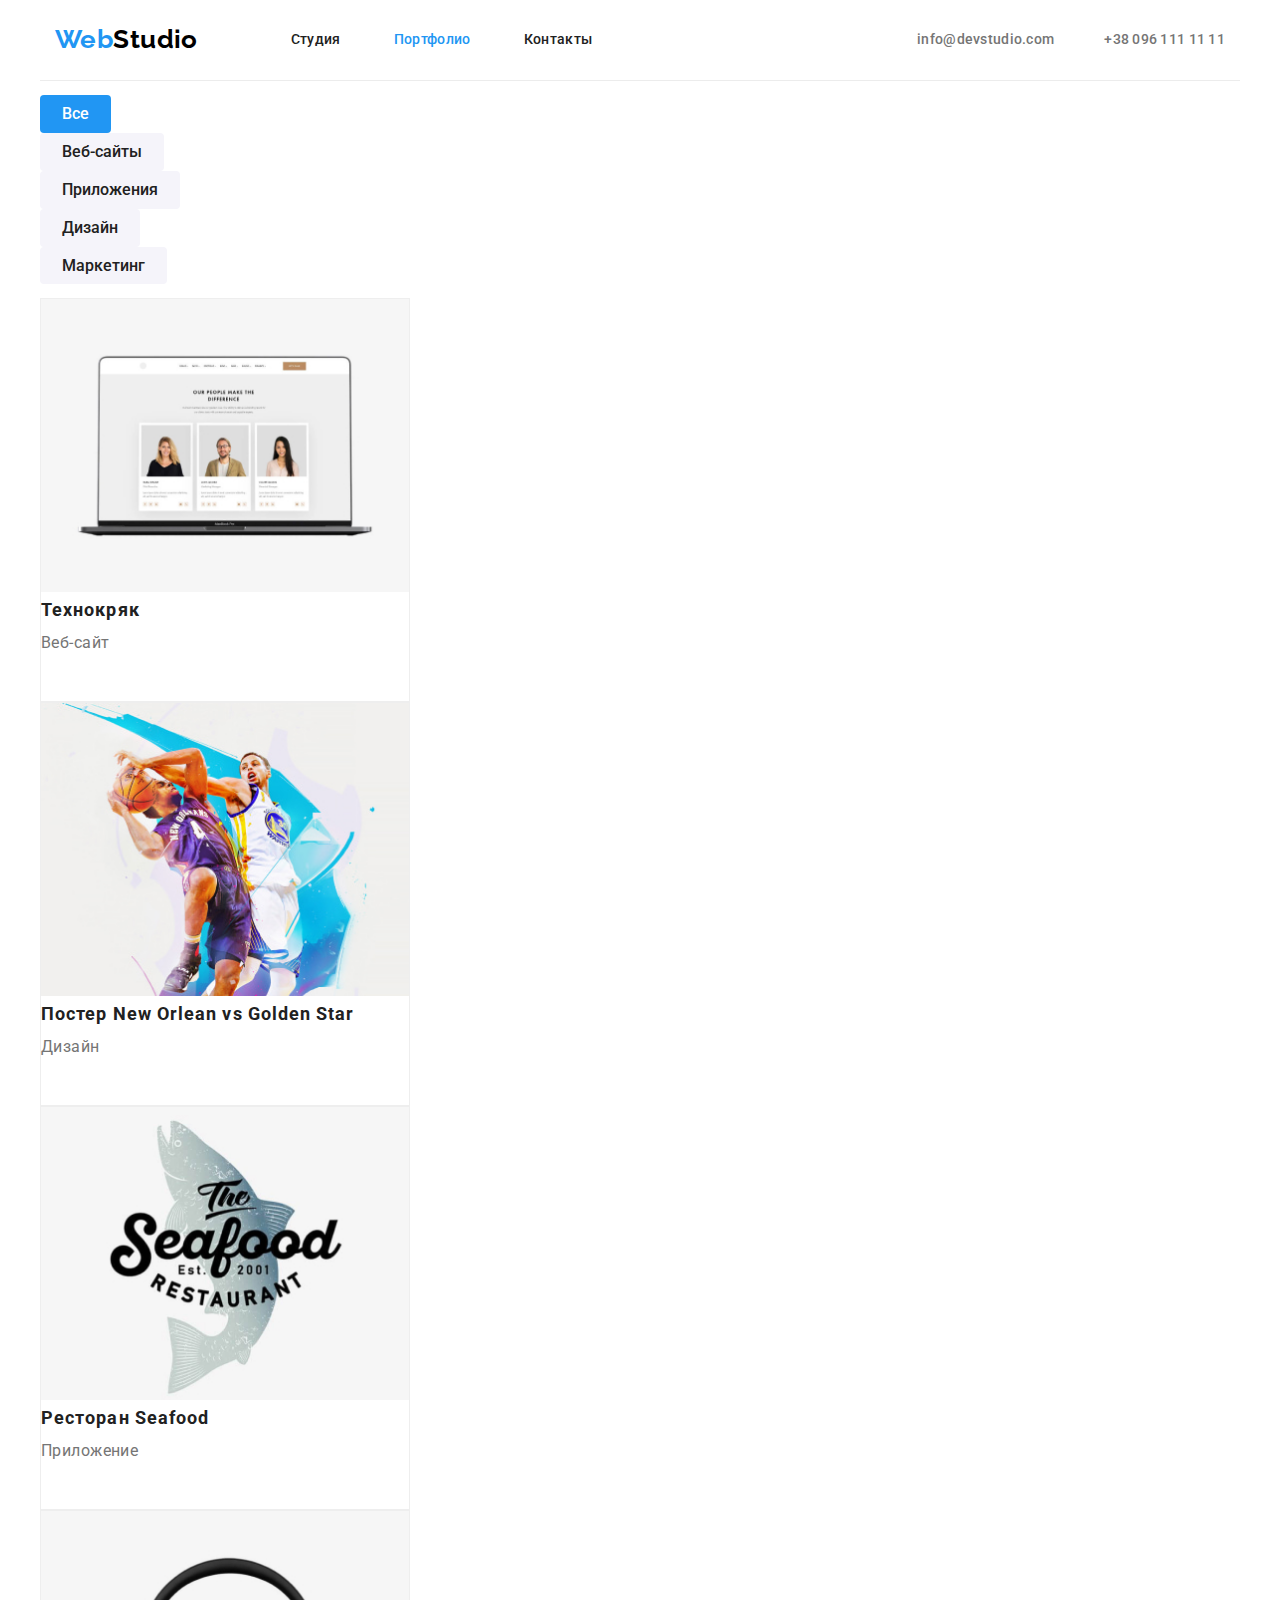
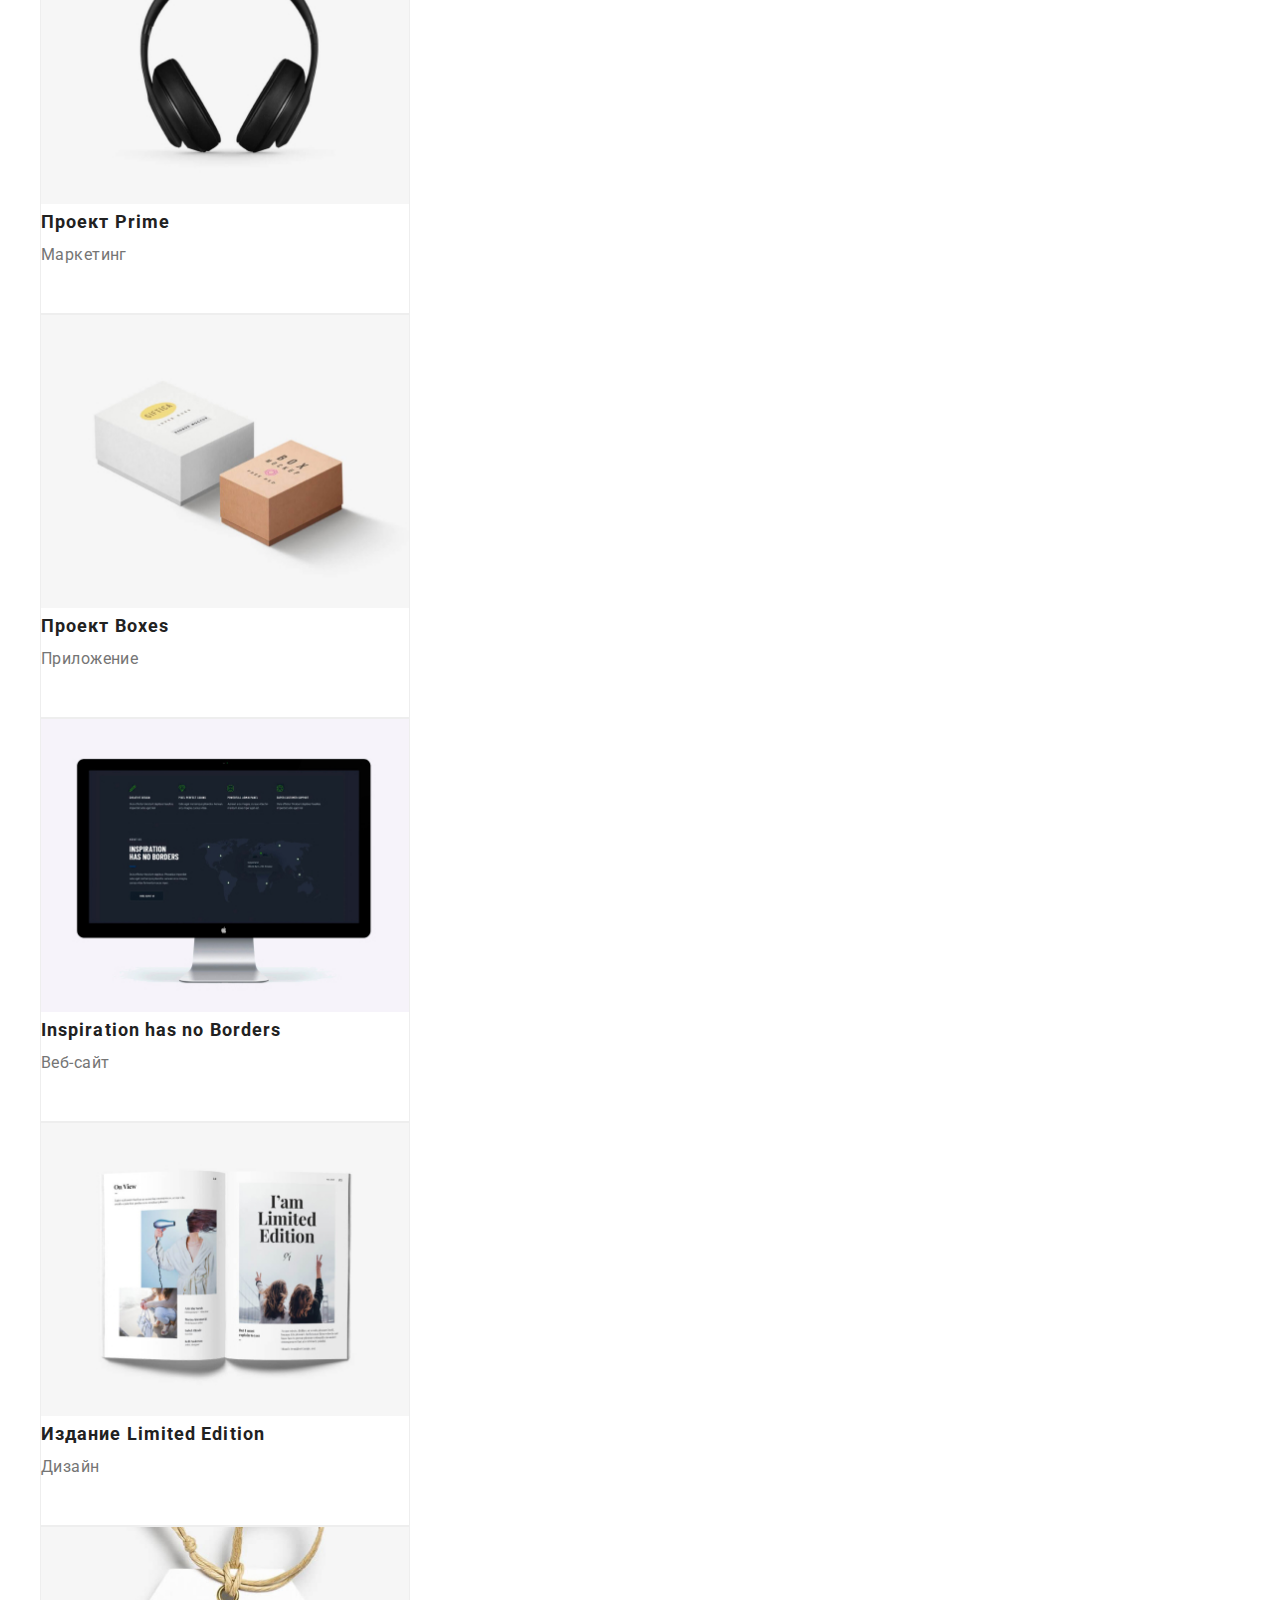
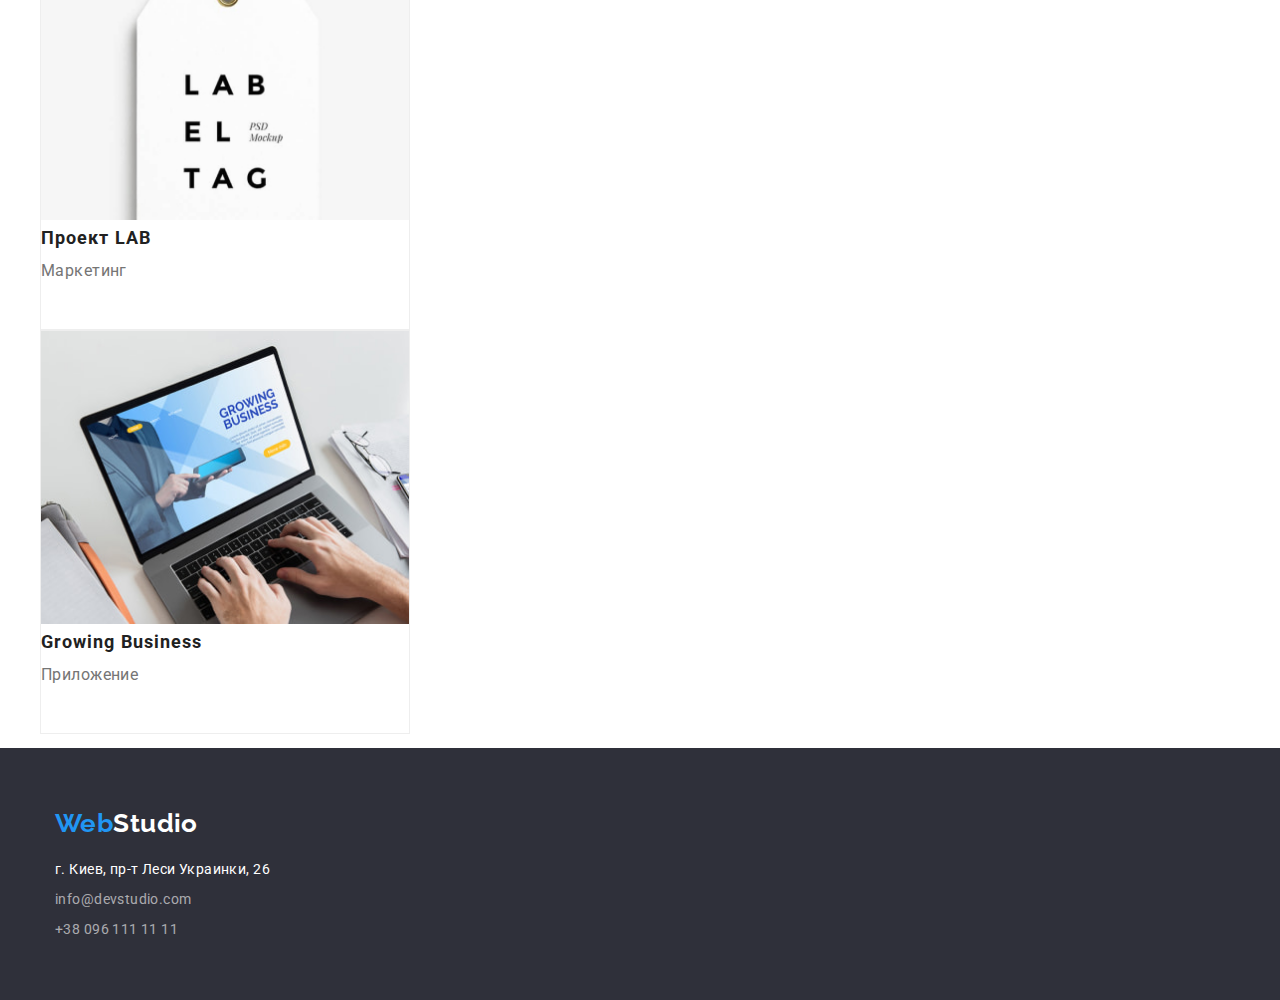
==== commit 38254946: "adds styles to the first page" ====
--- a/portfolio.html
+++ b/portfolio.html
@@ -183,32 +183,38 @@
 
     <footer class="footer">
       <!-- how to find us section -->
-      <a class="logo link" href="./index.html"><span class="accent">Web</span>Studio</a>
-      <address class="address">
-        <ul class="address-list">
-          <li>
-            <a
-              class="adress-link link"
-              href="https://goo.gl/maps/piqngm7oDQpEDh6u6"
-              target="_blank"
-              rel="noopener nofollow noreferrer"
-              >г. Киев, пр-т Леси Украинки, 26</a
-            >
-          </li>
-
-          <!-- contacts navigation -->
-
-          <li>
-            <a class="header-contacts-link link" href="mailto:info@devstudio.com"
-              >info@devstudio.com</a
-            >
-          </li>
-
-          <li>
-            <a class="header-contacts-link link" href="tel:+380961111111">+38 096 111 11 11</a>
-          </li>
-        </ul>
-      </address>
+      <div class="container">
+        <div class="container-secondary">
+          <a class="logo link" href="./index.html"><span class="accent">Web</span>Studio</a>
+          <address class="address">
+            <ul class="address-list list">
+              <li>
+                <a
+                  class="adress-link link"
+                  href="https://goo.gl/maps/piqngm7oDQpEDh6u6"
+                  target="_blank"
+                  rel="noopener nofollow noreferrer"
+                  >г. Киев, пр-т Леси Украинки, 26</a
+                >
+              </li>
+
+              <!-- contacts navigation -->
+
+              <li>
+                <a class="footer-contacts-link mail link" href="mailto:info@devstudio.com"
+                  >info@devstudio.com</a
+                >
+              </li>
+
+              <li>
+                <a class="footer-contacts-link phone link" href="tel:+380961111111"
+                  >+38 096 111 11 11</a
+                >
+              </li>
+            </ul>
+          </address>
+        </div>
+      </div>
     </footer>
   </body>
 </html>
--- a/css/styles.css
+++ b/css/styles.css
@@ -1,376 +1,383 @@
-:root{
-    --dominant-colour: #2196F3;
-    --title-colour: #212121;
-    --text-colour:#757575;
-    --translucent-contact-color: rgba(255, 255, 255, 0.6);
-    --light-theme-logo: #FFFFFF;
-    --dark-theme-logo: #000000;
-    --button-filters-background:#F5F4FA;
-}
-
-
-body{
-    font-family: 'Roboto', 'Verdana' ,'Tahoma' ,sans-serif;
-    font-size: 14px;
-    background-color: var(--light-theme-logo);
-    letter-spacing: 0.03em;
-    color: var(--title-colour)
-}
-
-p, h1, h2, h3, h4, h5, h6 {
-    margin-top: 0px;
-    margin-bottom: 0px;
-}
- 
+:root {
+  --dominant-colour: #2196f3;
+  --title-colour: #212121;
+  --text-colour: #757575;
+  --translucent-contact-color: rgba(255, 255, 255, 0.6);
+  --light-theme-logo: #ffffff;
+  --dark-theme-logo: #000000;
+  --button-filters-background: #f5f4fa;
+}
+
+body {
+  font-family: 'Roboto', 'Verdana', 'Tahoma', sans-serif;
+  font-size: 14px;
+  background-color: var(--light-theme-logo);
+  letter-spacing: 0.03em;
+  color: var(--title-colour);
+}
+
+p,
+h1,
+h2,
+h3,
+h4,
+h5,
+h6 {
+  margin-top: 0px;
+  margin-bottom: 0px;
+}
+
 ul {
-    list-style: none;
-}
-
-    /* utils */
-
-.link{
-    text-decoration: none;
-    display: block;
-}
-
-.activities-title{
-    font-size: 36px;
-    line-height: 1.16;
-    text-align: center;
+  list-style: none;
+}
+
+img {
+  display: block;
+  max-width: 100%;
+  height: auto;
+}
+
+/* utils */
+
+.link {
+  text-decoration: none;
+  display: block;
+}
+
+.activities-title {
+  font-size: 36px;
+  line-height: 1.16;
+  text-align: center;
 }
 
 .list {
-    padding: 0;
-    margin: 0;
-}
-
-    /* header */
-
-.container{
-    
-    width: 1200px;
-    padding: 0 15px;
-    margin-left: auto;
-    margin-right: auto;
-    
-}
-
-.header.container {
-justify-content: space-between;
-border-bottom: 1px solid #ECECEC;
-    
-}
-
-.header .logo{
-    padding-top: 24px;
-    padding-bottom: 25px;
-    margin-right: 93px;
-    color: var(--dark-theme-logo);
+  padding: 0;
+  margin: 0;
+}
+
+/* header */
+
+.container {
+  width: 1200px;
+  padding: 0 15px;
+  margin-left: auto;
+  margin-right: auto;
+}
+
+.header,
+.header-nav,
+.header-contacts-list {
+  display: flex;
+  align-items: center;
+}
+
+.header {
+  justify-content: space-between;
+  border-bottom: 1px solid #ececec;
+}
+
+.header .logo {
+  padding-top: 24px;
+  padding-bottom: 25px;
+  margin-right: 93px;
+  color: var(--dark-theme-logo);
 }
 
 .logo {
-    font-family: 'Raleway';
-    font-weight: 700;
-    font-size: 26px;
-    line-height: 1.19;
-}
-
-
-.accent{
-    color:var(--dominant-colour)
+  font-family: 'Raleway';
+  font-weight: 700;
+  font-size: 26px;
+  line-height: 1.19;
+}
+
+.accent {
+  color: var(--dominant-colour);
 }
 
 .header-nav-link,
-.header-contacts-link{
-    padding-top: 32px;
-    padding-bottom: 32px;
-    font-size: 14px;
-    font-weight: 500;
-    line-height: 1.14;
-    letter-spacing: 0.02em;
-    color:var(--title-colour)
-}
-
-.header-contacts-link{
-    color:var(--text-colour)
+.header-contacts-link {
+  padding-top: 32px;
+  padding-bottom: 32px;
+  font-size: 14px;
+  font-weight: 500;
+  line-height: 1.14;
+  letter-spacing: 0.02em;
+  color: var(--title-colour);
+}
+
+.header-contacts-link {
+  color: var(--text-colour);
 }
 
 .header-nav-link:hover,
 .header-nav-link:focus,
 .header-contacts-link:hover,
 .header-contacts-link:focus,
-.current{
-    color: var(--dominant-colour);
+.current {
+  color: var(--dominant-colour);
 }
 .header-nav-item:not(:last-child),
 .header-contacts-item:not(:last-child) {
-    margin-right: 50px;
+  margin-right: 50px;
 }
 
 .header-nav-item,
-.header-contacts-item{
-    display: inline-block;
-}
-
-.header,
-.header-nav, 
-.header-contacts-list {
-    display: flex;
-    align-items: center;
-}
-
-
-        /* hero */
-
-.hero{
-
-    text-align: center;
-    margin-bottom: 94px;
-    outline: 2px solid tomato;
-    background: #2F303A;
-   
-    
-    
-}
-
-.hero-title{
-    display: block;
-    width: 696px;
-    margin-bottom: 30px;
-    padding-top: 200px;
-    
-    margin-left: auto;
-    margin-right: auto; 
-    font-weight: 900;
-    font-size: 44px;
-    line-height: 1.36;
-    
-    letter-spacing: 0.06em;
-    text-transform: uppercase;    
-    color: var(--light-theme-logo);
-}
-
-.hero-btn{
-    margin-bottom: 200px;
-  
-    box-shadow: 0px 4px 4px rgba(0, 0, 0, 0.15);
-    border: none;
-    border-radius: 4px;
-   
-    font-family: inherit;
-    font-weight: 700;
-    font-size: 16px;
-    line-height: 1.88;
-    letter-spacing: 0.06em;
-    color:var(--light-theme-logo);                
-    padding: 10px 32px;
-    
-    background: var(--dominant-colour);
-}
-
-    /* benefits */
+.header-contacts-item {
+  display: inline-block;
+}
+
+/* hero */
+
+.hero {
+  text-align: center;
+  padding-top: 200px;
+  padding-bottom: 200px;
+  outline: 2px solid tomato;
+  background: #2f303a;
+}
+
+.hero-title {
+  display: block;
+  width: 696px;
+  margin-bottom: 30px;
+
+  margin-left: auto;
+  margin-right: auto;
+  font-weight: 900;
+  font-size: 44px;
+  line-height: 1.36;
+
+  letter-spacing: 0.06em;
+  text-transform: uppercase;
+  color: var(--light-theme-logo);
+}
+
+.hero-btn {
+  box-shadow: 0px 4px 4px rgba(0, 0, 0, 0.15);
+  border: none;
+  border-radius: 4px;
+
+  font-family: inherit;
+  font-weight: 700;
+  font-size: 16px;
+  line-height: 1.88;
+  letter-spacing: 0.06em;
+  color: var(--light-theme-logo);
+  padding: 10px 32px;
+
+  background: var(--dominant-colour);
+}
+
+/* benefits */
 
 .visually-hidden {
-    position: absolute;
-    width: 1px;
-    height: 1px;
-    margin: -1px;
-    border: 0;
-    padding: 0;
-    white-space: nowrap;
-    clip-path: inset(100%);
-    clip: rect(0 0 0 0);
-    overflow: hidden;
-}
-
-    /* benefits */
+  position: absolute;
+  width: 1px;
+  height: 1px;
+  margin: -1px;
+  border: 0;
+  padding: 0;
+  white-space: nowrap;
+  clip-path: inset(100%);
+  clip: rect(0 0 0 0);
+  overflow: hidden;
+}
+
+/* benefits */
 
 .benefits-list.list {
-        display: flex;
-        justify-content: space-between;
-    }
+  display: flex;
+  justify-content: space-between;
+}
 
 .benefits-list {
-        margin-bottom: 94px;
-    }
+  padding-top: 94px;
+  padding-bottom: 94px;
+}
 
 .benefits-item {
-        width: 270px;
-        
-    }
-
-.benefits-title{
-    margin-bottom: 10px;
-    font-weight: 700;
-    font-size: 14px;          
-    line-height: 1.14;
-    text-transform: uppercase;
-}
-
-.benefits-text{
-    line-height: 1.71;
-    color: var(--text-colour)
+  width: 270px;
+}
+
+.benefits-title {
+  margin-bottom: 10px;
+  font-weight: 700;
+  font-size: 14px;
+  line-height: 1.14;
+  text-transform: uppercase;
+}
+
+.benefits-text {
+  line-height: 1.71;
+  letter-spacing: 0.04;
+  color: var(--text-colour);
 }
 
 /*activities */
 
 .activities {
-    margin-bottom: 94px;
-}
- 
+  padding-bottom: 94px;
+}
 
 .activities-title {
-    margin-bottom: 50px;
-}
-
-.activities-list{
-    display: flex;
-    justify-content: space-between;
+  margin-bottom: 50px;
+}
+
+.activities-list {
+  display: flex;
+  justify-content: space-between;
 }
 .activities-img {
-    display: block;
-}
-
-    /* team */
-
-.team{
-
-    background:var(--button-filters-background);
-}
-
-.team-title{
-    display: block;
-    padding-top: 94px;
-    text-align: center;
-    margin-bottom: 50px;
-
-    font-weight: 700;
-    font-size: 36px;
-    line-height: 1.16;
+  display: block;
+}
+
+/* team */
+
+.team {
+  background: var(--button-filters-background);
+}
+
+.team-title {
+  display: block;
+  padding-top: 94px;
+  text-align: center;
+  margin-bottom: 50px;
+
+  font-weight: 700;
+  font-size: 36px;
+  line-height: 1.16;
 }
 
 .team-list {
-    display: flex;
-    justify-content: space-between;
-}
-
-.team-item{
-    display: flex;
-    flex-direction: column;
-    margin-bottom: 94px;
-    width: 270px;
-    background: var(--light-theme-logo);
-    box-shadow: 0px 1px 3px rgba(0, 0, 0, 0.12), 0px 1px 1px rgba(0, 0, 0, 0.14), 0px 2px 1px rgba(0, 0, 0, 0.2);
-    border-radius: 0px 0px 4px 4px;
+  display: flex;
+  padding-bottom: 94px;
+  justify-content: space-between;
+}
+
+.team-item {
+  display: flex;
+  flex-direction: column;
+  width: 270px;
+  background: var(--light-theme-logo);
+  box-shadow: 0px 1px 3px rgba(0, 0, 0, 0.12), 0px 1px 1px rgba(0, 0, 0, 0.14),
+    0px 2px 1px rgba(0, 0, 0, 0.2);
+  border-radius: 0px 0px 4px 4px;
 }
 
 .team-img {
-    margin-bottom: 30px;
-}
-
-.team-name{
-    margin-bottom: 10px;
-    text-align: center;
-    font-weight: 500;
-    font-size: 16px;
-    line-height: 1.18;
-}
-
-.team-position{
-    margin-bottom: 30px;
-    font-size: 16px;
-    line-height: 1.18;
-    text-align: center; 
-    color:var(--text-colour);
-}
-
-    /* footer */
-
-.footer{
-    background-color:#2F303A;
-}
-
-.footer .logo{
-    padding-bottom: 10px;
-    color: var(--light-theme-logo);
-}
-
-.address{
-    font-style: normal;   
-}
-
-.adress-link{
-    padding-top: 10px;
-    padding-bottom: 4px;
-    line-height: 1.71;
-    color:var(--light-theme-logo)
-}
-
-.footer-contacts-link{
-    font-weight: 400;
-    color:rgba(255, 255, 255, 0.6);;
+  margin-bottom: 30px;
+}
+
+.team-name {
+  margin-bottom: 10px;
+  text-align: center;
+  font-weight: 500;
+  font-size: 16px;
+  line-height: 1.18;
+}
+
+.team-position {
+  margin-bottom: 30px;
+  font-size: 16px;
+  line-height: 1.18;
+  text-align: center;
+  color: var(--text-colour);
+}
+
+/* footer */
+
+.footer {
+  padding-top: 60px;
+  padding-bottom: 55px;
+  background-color: #2f303a;
+}
+
+.container-secondary {
+  width: 231px;
+}
+
+.footer .logo {
+  margin-bottom: 20px;
+  color: var(--light-theme-logo);
+}
+
+.address {
+  font-style: normal;
+  line-height: 1.5;
+}
+
+.adress-link {
+  margin-bottom: 4px;
+  color: var(--light-theme-logo);
+}
+
+.footer-contacts-link {
+  font-weight: 400;
+
+  color: rgba(255, 255, 255, 0.6);
 }
 
 .footer-contacts-link.mail {
-    padding-top: 5px;
-    padding-bottom: 4px;
+  padding-top: 5px;
+  padding-bottom: 4px;
 }
 
 .footer-contacts-link.phone {
-    padding-top: 5px;
-    padding-bottom: 5px;
+  padding-top: 5px;
+  padding-bottom: 5px;
 }
 
 .footer-contacts-link:hover,
 .footer-contacts-link:focus,
-.current{
-    color: var(--dominant-colour);
-}
-
-    /* portfolio */
-
-.filters-btn{
-    font-family: inherit;
-    font-size: 16px;
-    font-weight: 500;
-    line-height: 1.62;
-    padding: 6px 22px;
-    color: var(--title-colour);
-    background: var(--button-filters-background);
-    border-radius: 4px;
-    border: none;
+.current {
+  color: var(--dominant-colour);
+}
+
+/* portfolio */
+
+.filters-btn {
+  font-family: inherit;
+  font-size: 16px;
+  font-weight: 500;
+  line-height: 1.62;
+  padding: 6px 22px;
+  color: var(--title-colour);
+  background: var(--button-filters-background);
+  border-radius: 4px;
+  border: none;
 }
 
 .filters-btn:hover,
-.filters-btn:focus{
-    cursor: pointer;
-    color: var(--light-theme-logo);
-    background:var(--dominant-colour);
-    box-shadow: 0px 3px 1px rgba(0, 0, 0, 0.1), 0px 1px 2px rgba(0, 0, 0, 0.08), 0px 2px 2px rgba(0, 0, 0, 0.12);
-}
-
-.filters-btn.active{
-    background: var(--dominant-colour);
-    color: var(--light-theme-logo)
-}
-
-.cards-item{
-    box-sizing: border-box;
-    width: 370px;
-    height: 404px;
-    border: 1px solid #EEEEEE
-}
-
-.cards-title{
-    font-weight: 700;
-    font-size: 18px;
-    line-height: 2;
-    letter-spacing: 0.06em;
-    color: var(--title-colour);
-}
-
-.cards-text{
-    font-size: 16px;
-    line-height: 1.88;
-    color: var(--text-colour);
-}+.filters-btn:focus {
+  cursor: pointer;
+  color: var(--light-theme-logo);
+  background: var(--dominant-colour);
+  box-shadow: 0px 3px 1px rgba(0, 0, 0, 0.1), 0px 1px 2px rgba(0, 0, 0, 0.08),
+    0px 2px 2px rgba(0, 0, 0, 0.12);
+}
+
+.filters-btn.active {
+  background: var(--dominant-colour);
+  color: var(--light-theme-logo);
+}
+
+.cards-item {
+  box-sizing: border-box;
+  width: 370px;
+  height: 404px;
+  border: 1px solid #eeeeee;
+}
+
+.cards-title {
+  font-weight: 700;
+  font-size: 18px;
+  line-height: 2;
+  letter-spacing: 0.06em;
+  color: var(--title-colour);
+}
+
+.cards-text {
+  font-size: 16px;
+  line-height: 1.88;
+  color: var(--text-colour);
+}
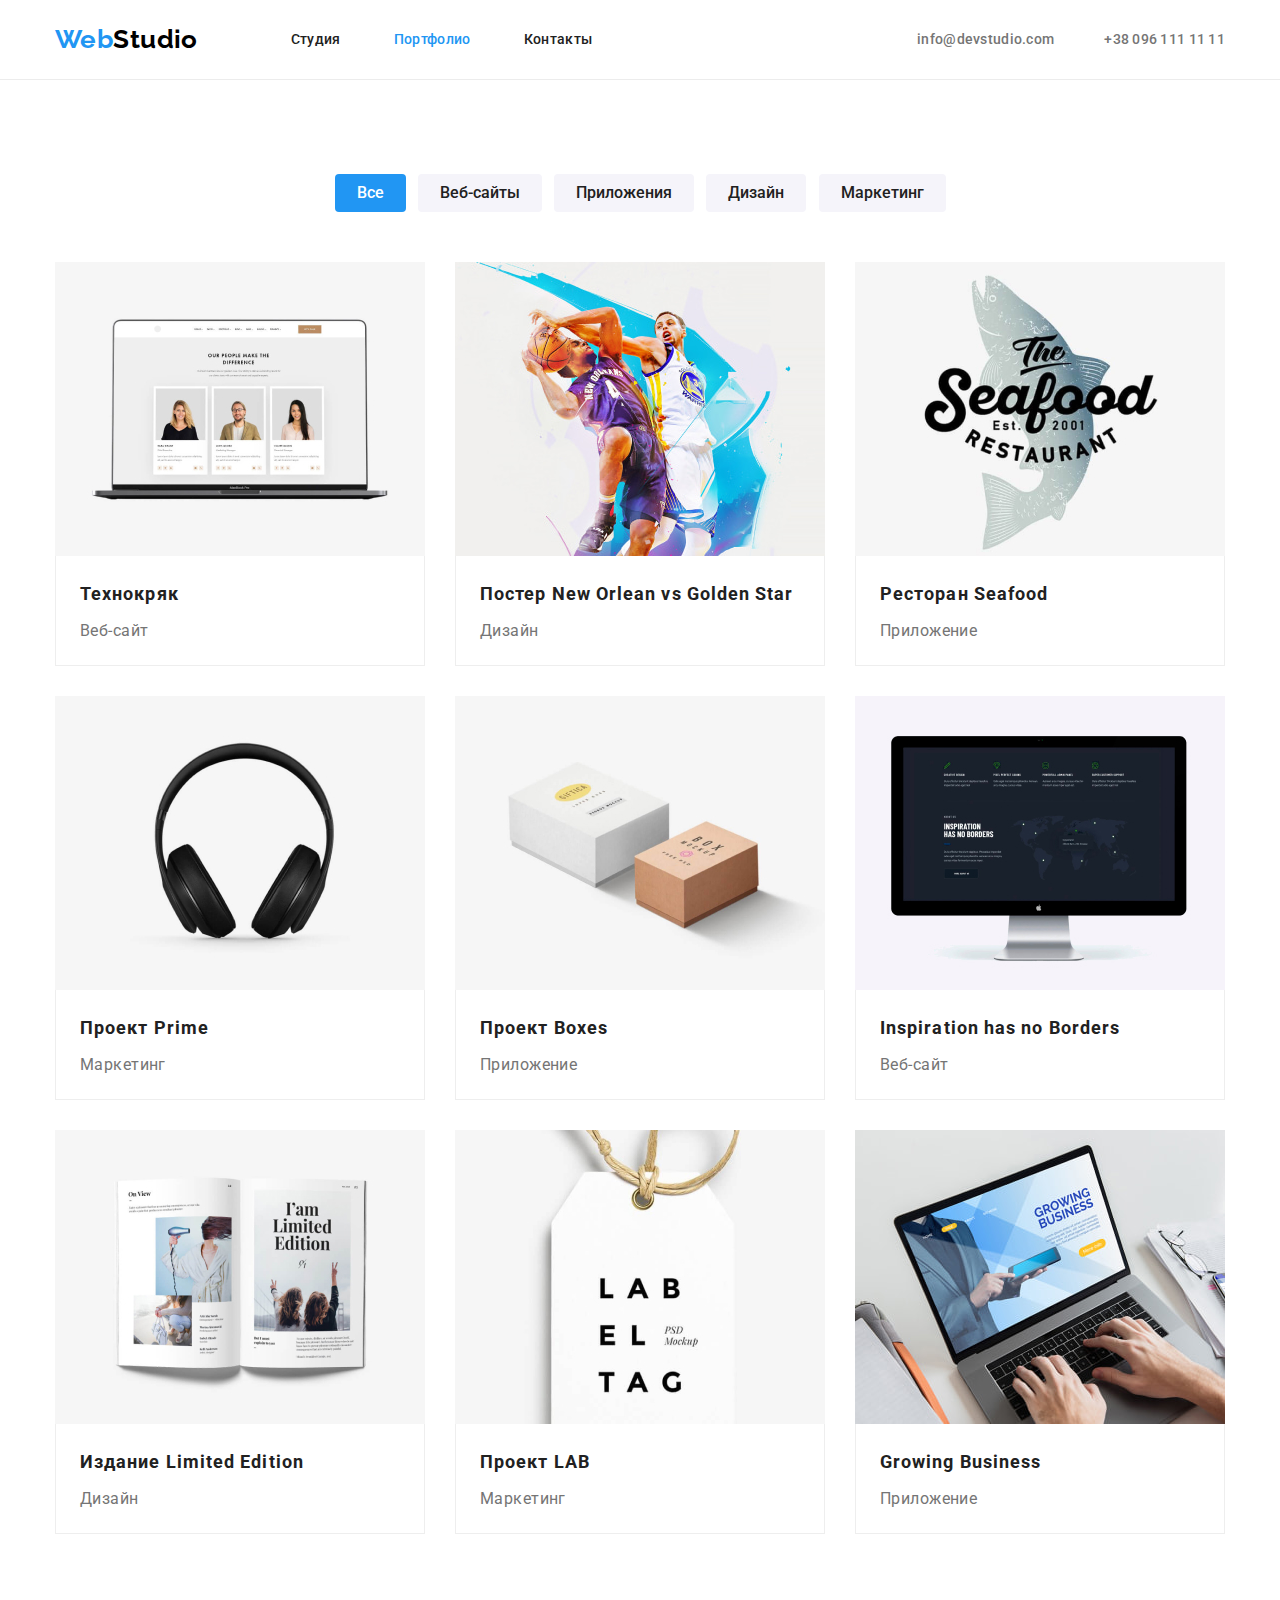
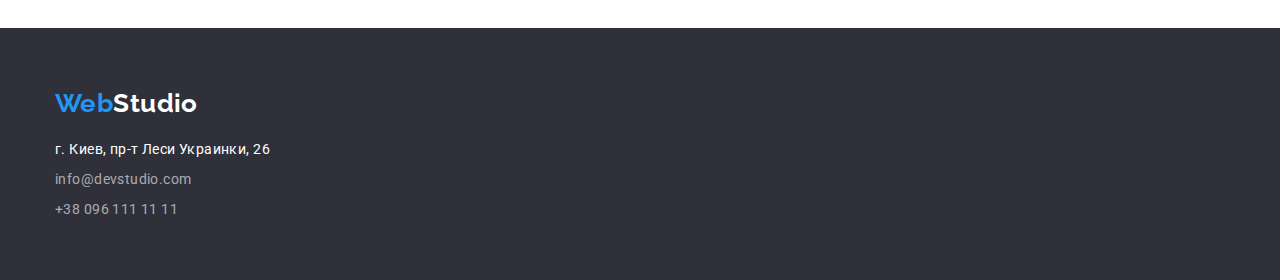
==== commit 188705c0: "adds markup" ====
--- a/portfolio.html
+++ b/portfolio.html
@@ -18,166 +18,214 @@
     <link rel="stylesheet" href="./css/styles.css" />
   </head>
   <body>
-    <header class="header container">
-      <nav class="header-nav">
-        <!-- logo -->
-        <a class="logo link" href="./index.html"><span class="accent">Web</span>Studio</a>
-
-        <!-- site page navigation -->
-        <ul class="header-nav-list list">
-          <li class="header-nav-item">
-            <a class="header-nav-link link" href="./index.html">Студия</a>
-          </li>
-
-          <li class="header-nav-item">
-            <a class="header-nav-link link current" href="./portfolio.html">Портфолио</a>
-          </li>
-
-          <li class="header-nav-item">
-            <a class="header-nav-link link" href="">Контакты</a>
-          </li>
-        </ul>
-      </nav>
-
-      <!-- contacts navigation -->
-      <ul class="header-contacts-list list">
-        <li class="header-contacts-item">
-          <a class="header-contacts-link link" href="mailto:info@devstudio.com"
-            >info@devstudio.com
-          </a>
-        </li>
-
-        <li class="header-contacts-item">
-          <a class="header-contacts-link link" href="tel:+380961111111">+38 096 111 11 11</a>
-        </li>
-      </ul>
-    </header>
-
     <main>
-      <section>
+      <header class="header">
+        <div class="header-container container">
+          <nav class="header-nav">
+            <!-- logo -->
+            <a class="logo link" href="./index.html"><span class="accent">Web</span>Studio</a>
+
+            <!-- site page navigation -->
+            <ul class="header-nav-list list">
+              <li class="header-nav-item">
+                <a class="header-nav-link link" href="./index.html">Студия</a>
+              </li>
+
+              <li class="header-nav-item">
+                <a class="header-nav-link link current" href="./portfolio.html">Портфолио</a>
+              </li>
+
+              <li class="header-nav-item">
+                <a class="header-nav-link link" href="">Контакты</a>
+              </li>
+            </ul>
+          </nav>
+
+          <!-- contacts navigation -->
+          <ul class="header-contacts-list list">
+            <li class="header-contacts-item">
+              <a class="header-contacts-link link" href="mailto:info@devstudio.com"
+                >info@devstudio.com</a
+              >
+            </li>
+
+            <li class="header-contacts-item">
+              <a class="header-contacts-link link" href="tel:+380961111111">+38 096 111 11 11</a>
+            </li>
+          </ul>
+        </div>
+      </header>
+
+      <section class="works">
         <h1 class="visually-hidden">Наши работы</h1>
 
         <!-- filter buttons -->
-
-        <ul class="filter-list">
-          <li>
-            <button class="filters-btn active" type="button">Все</button>
-          </li>
-          <li>
-            <button class="filters-btn" type="button">Веб-сайты</button>
-          </li>
-          <li>
-            <button class="filters-btn" type="button">Приложения</button>
-          </li>
-          <li>
-            <button class="filters-btn" type="button">Дизайн</button>
-          </li>
-          <li>
-            <button class="filters-btn" type="button">Маркетинг</button>
-          </li>
-        </ul>
-
-        <!-- examples of work first line -->
-
-        <ul class="cards-list">
-          <a class="link" href="#">
-            <li class="cards-item">
-              <img src="./images/example-1.jpg" alt="пример работы один" width="370" height="294" />
-              <h2 class="cards-title">Технокряк</h2>
-              <p class="cards-text">Веб-сайт</p>
-            </li>
-          </a>
-
-          <a class="link" href="#"
-            ><li class="cards-item">
-              <img src="./images/example-2.jpg" alt="пример работы два" width="370" height="294" />
-              <h2 class="cards-title">Постер <span lang="en">New Orlean vs Golden Star</span></h2>
-              <p class="cards-text">Дизайн</p>
-            </li>
-          </a>
-
-          <a class="link" href="#">
-            <li class="cards-item">
-              <img src="./images/example-3.jpg" alt="пример работы три" width="370" height="294" />
-              <h2 class="cards-title">Ресторан<span lang="en"> Seafood</span></h2>
-              <p class="cards-text">Приложение</p>
-            </li>
-          </a>
-
-          <!-- examples of work second line -->
-
-          <a class="link" href="#">
-            <li class="cards-item">
-              <img
-                src="./images/example-4.jpg"
-                alt="пример работы четыре"
-                width="370"
-                height="294"
-              />
-              <h2 class="cards-title">Проект<span lang="en"> Prime</span></h2>
-              <p class="cards-text">Маркетинг</p>
-            </li>
-          </a>
-
-          <a class="link" href="">
-            <li class="cards-item">
-              <img src="./images/example-5.jpg" alt="пример работы пять" width="370" height="294" />
-              <h2 class="cards-title">Проект<span lang="en"> Boxes</span></h2>
-              <p class="cards-text">Приложение</p>
-            </li>
-          </a>
-
-          <a class="link" href="">
-            <li class="cards-item">
-              <img
-                src="./images/example-6.jpg"
-                alt="пример работы шесть"
-                width="370"
-                height="294"
-              />
-              <h2 class="cards-title"><span lang="en">Inspiration has no Borders</span></h2>
-              <p class="cards-text">Веб-сайт</p>
-            </li>
-          </a>
-
-          <!-- examples of work third line -->
-
-          <a class="link" href="">
-            <li class="cards-item">
-              <img src="./images/example-7.jpg" alt="пример работы семь" width="370" height="294" />
-              <h2 class="cards-title">Издание<span lang="en"> Limited Edition</span></h2>
-              <p class="cards-text">Дизайн</p>
-            </li>
-          </a>
-
-          <a class="link" href="">
-            <li class="cards-item">
-              <img
-                src="./images/example-8.jpg"
-                alt="пример работы восемь"
-                width="370"
-                height="294"
-              />
-              <h2 class="cards-title">Проект<span lang="en"> LAB</span></h2>
-              <p class="cards-text">Маркетинг</p>
-            </li>
-          </a>
-
-          <a class="link" href="">
-            <li class="cards-item">
-              <img
-                src="./images/example-9.jpg"
-                alt="пример работы девять"
-                width="370"
-                height="294"
-              />
-              <h2 class="cards-title">
-                <span lang="en">Growing Business</span>
-              </h2>
-              <p class="cards-text">Приложение</p>
-            </li>
-          </a>
-        </ul>
+        <div class="container filter">
+          <ul class="filter-list list">
+            <li>
+              <button class="filters-btn active" type="button">Все</button>
+            </li>
+            <li>
+              <button class="filters-btn" type="button">Веб-сайты</button>
+            </li>
+            <li>
+              <button class="filters-btn" type="button">Приложения</button>
+            </li>
+            <li>
+              <button class="filters-btn" type="button">Дизайн</button>
+            </li>
+            <li>
+              <button class="filters-btn" type="button">Маркетинг</button>
+            </li>
+          </ul>
+
+          <!-- examples of work first line -->
+
+          <ul class="cards-list list">
+            <li class="cards-item">
+              <a class="link" href="">
+                <img
+                  src="./images/example-1.jpg"
+                  alt="пример работы один"
+                  width="370"
+                  height="294"
+                />
+                <div class="works-thumb">
+                  <h2 class="cards-title">Технокряк</h2>
+                  <p class="cards-text">Веб-сайт</p>
+                </div>
+              </a>
+            </li>
+
+            <li class="cards-item">
+              <a class="link" href="">
+                <img
+                  src="./images/example-2.jpg"
+                  alt="пример работы два"
+                  width="370"
+                  height="294"
+                />
+                <div class="works-thumb">
+                  <h2 class="cards-title">
+                    Постер <span lang="en">New Orlean vs Golden Star</span>
+                  </h2>
+                  <p class="cards-text">Дизайн</p>
+                </div>
+              </a>
+            </li>
+
+            <li class="cards-item">
+              <a class="link" href="">
+                <img
+                  src="./images/example-3.jpg"
+                  alt="пример работы три"
+                  width="370"
+                  height="294"
+                />
+                <div class="works-thumb">
+                  <h2 class="cards-title">Ресторан<span lang="en"> Seafood</span></h2>
+                  <p class="cards-text">Приложение</p>
+                </div>
+              </a>
+            </li>
+
+            <!-- examples of work second line -->
+
+            <li class="cards-item">
+              <a class="link" href="">
+                <img
+                  src="./images/example-4.jpg"
+                  alt="пример работы четыре"
+                  width="370"
+                  height="294"
+                />
+                <div class="works-thumb">
+                  <h2 class="cards-title">Проект<span lang="en"> Prime</span></h2>
+                  <p class="cards-text">Маркетинг</p>
+                </div>
+              </a>
+            </li>
+
+            <li class="cards-item">
+              <a class="link" href="">
+                <img
+                  src="./images/example-5.jpg"
+                  alt="пример работы пять"
+                  width="370"
+                  height="294"
+                />
+                <div class="works-thumb">
+                  <h2 class="cards-title">Проект<span lang="en"> Boxes</span></h2>
+                  <p class="cards-text">Приложение</p>
+                </div>
+              </a>
+            </li>
+
+            <li class="cards-item">
+              <a class="link" href="">
+                <img
+                  src="./images/example-6.jpg"
+                  alt="пример работы шесть"
+                  width="370"
+                  height="294"
+                />
+                <div class="works-thumb">
+                  <h2 class="cards-title"><span lang="en">Inspiration has no Borders</span></h2>
+                  <p class="cards-text">Веб-сайт</p>
+                </div>
+              </a>
+            </li>
+
+            <!-- examples of work third line -->
+
+            <li class="cards-item">
+              <a class="link" href="">
+                <img
+                  src="./images/example-7.jpg"
+                  alt="пример работы семь"
+                  width="370"
+                  height="294"
+                />
+                <div class="works-thumb">
+                  <h2 class="cards-title">Издание<span lang="en"> Limited Edition</span></h2>
+                  <p class="cards-text">Дизайн</p>
+                </div>
+              </a>
+            </li>
+
+            <li class="cards-item">
+              <a class="link" href="">
+                <img
+                  src="./images/example-8.jpg"
+                  alt="пример работы восемь"
+                  width="370"
+                  height="294"
+                />
+                <div class="works-thumb">
+                  <h2 class="cards-title">Проект<span lang="en"> LAB</span></h2>
+                  <p class="cards-text">Маркетинг</p>
+                </div>
+              </a>
+            </li>
+
+            <li class="cards-item">
+              <a class="link" href="">
+                <img
+                  src="./images/example-9.jpg"
+                  alt="пример работы девять"
+                  width="370"
+                  height="294"
+                />
+                <div class="works-thumb">
+                  <h2 class="cards-title">
+                    <span lang="en">Growing Business</span>
+                  </h2>
+                  <p class="cards-text">Приложение</p>
+                </div>
+              </a>
+            </li>
+          </ul>
+        </div>
       </section>
     </main>
 
--- a/css/styles.css
+++ b/css/styles.css
@@ -6,6 +6,7 @@
   --light-theme-logo: #ffffff;
   --dark-theme-logo: #000000;
   --button-filters-background: #f5f4fa;
+  --portfolio-background: #e5e5e5;
 }
 
 body {
@@ -14,6 +15,17 @@
   background-color: var(--light-theme-logo);
   letter-spacing: 0.03em;
   color: var(--title-colour);
+}
+
+/* reset */
+
+html {
+  box-sizing: border-box;
+}
+*,
+*::after,
+*::before {
+  box-sizing: inherit;
 }
 
 p,
@@ -57,6 +69,10 @@
 
 /* header */
 
+.header {
+  border-bottom: 1px solid #ececec;
+}
+
 .container {
   width: 1200px;
   padding: 0 15px;
@@ -64,21 +80,20 @@
   margin-right: auto;
 }
 
-.header,
+.header-container,
 .header-nav,
 .header-contacts-list {
   display: flex;
   align-items: center;
 }
 
-.header {
+.header-container {
   justify-content: space-between;
-  border-bottom: 1px solid #ececec;
-}
-
-.header .logo {
+}
+
+.header-container .logo {
   padding-top: 24px;
-  padding-bottom: 25px;
+  padding-bottom: 24px;
   margin-right: 93px;
   color: var(--dark-theme-logo);
 }
@@ -97,7 +112,7 @@
 .header-nav-link,
 .header-contacts-link {
   padding-top: 32px;
-  padding-bottom: 32px;
+  padding-bottom: 31px;
   font-size: 14px;
   font-weight: 500;
   line-height: 1.14;
@@ -132,7 +147,6 @@
   text-align: center;
   padding-top: 200px;
   padding-bottom: 200px;
-  outline: 2px solid tomato;
   background: #2f303a;
 }
 
@@ -255,17 +269,15 @@
 }
 
 .team-item {
-  display: flex;
-  flex-direction: column;
-  width: 270px;
   background: var(--light-theme-logo);
   box-shadow: 0px 1px 3px rgba(0, 0, 0, 0.12), 0px 1px 1px rgba(0, 0, 0, 0.14),
     0px 2px 1px rgba(0, 0, 0, 0.2);
   border-radius: 0px 0px 4px 4px;
 }
 
-.team-img {
-  margin-bottom: 30px;
+.team-thumb {
+  padding-top: 30px;
+  padding-bottom: 30px;
 }
 
 .team-name {
@@ -277,7 +289,6 @@
 }
 
 .team-position {
-  margin-bottom: 30px;
   font-size: 16px;
   line-height: 1.18;
   text-align: center;
@@ -334,6 +345,19 @@
 }
 
 /* portfolio */
+
+.works {
+  padding-top: 94px;
+  padding-bottom: 94px;
+}
+
+.filter-list {
+  display: flex;
+  padding-bottom: 50px;
+  width: 611px;
+  margin: 0 auto;
+  justify-content: space-between;
+}
 
 .filters-btn {
   font-family: inherit;
@@ -361,14 +385,38 @@
   color: var(--light-theme-logo);
 }
 
+/* portfolio works */
+
+.cards-list {
+  display: flex;
+  flex-wrap: wrap;
+}
+
 .cards-item {
-  box-sizing: border-box;
-  width: 370px;
-  height: 404px;
-  border: 1px solid #eeeeee;
+  display: block;
+  width: calc(100%-60px / 3);
+  margin-right: 30px;
+}
+
+.cards-item:nth-child(3n) {
+  margin-right: 0;
+}
+
+.cards-item:nth-child(-n + 6) {
+  margin-bottom: 30px;
+}
+
+.works-thumb {
+  padding-top: 20px;
+  padding-bottom: 19px;
+  padding-left: 24px;
+  border-right: 1px solid #eeeeee;
+  border-bottom: 1px solid #eeeeee;
+  border-left: 1px solid #eeeeee;
 }
 
 .cards-title {
+  margin-bottom: 4px;
   font-weight: 700;
   font-size: 18px;
   line-height: 2;
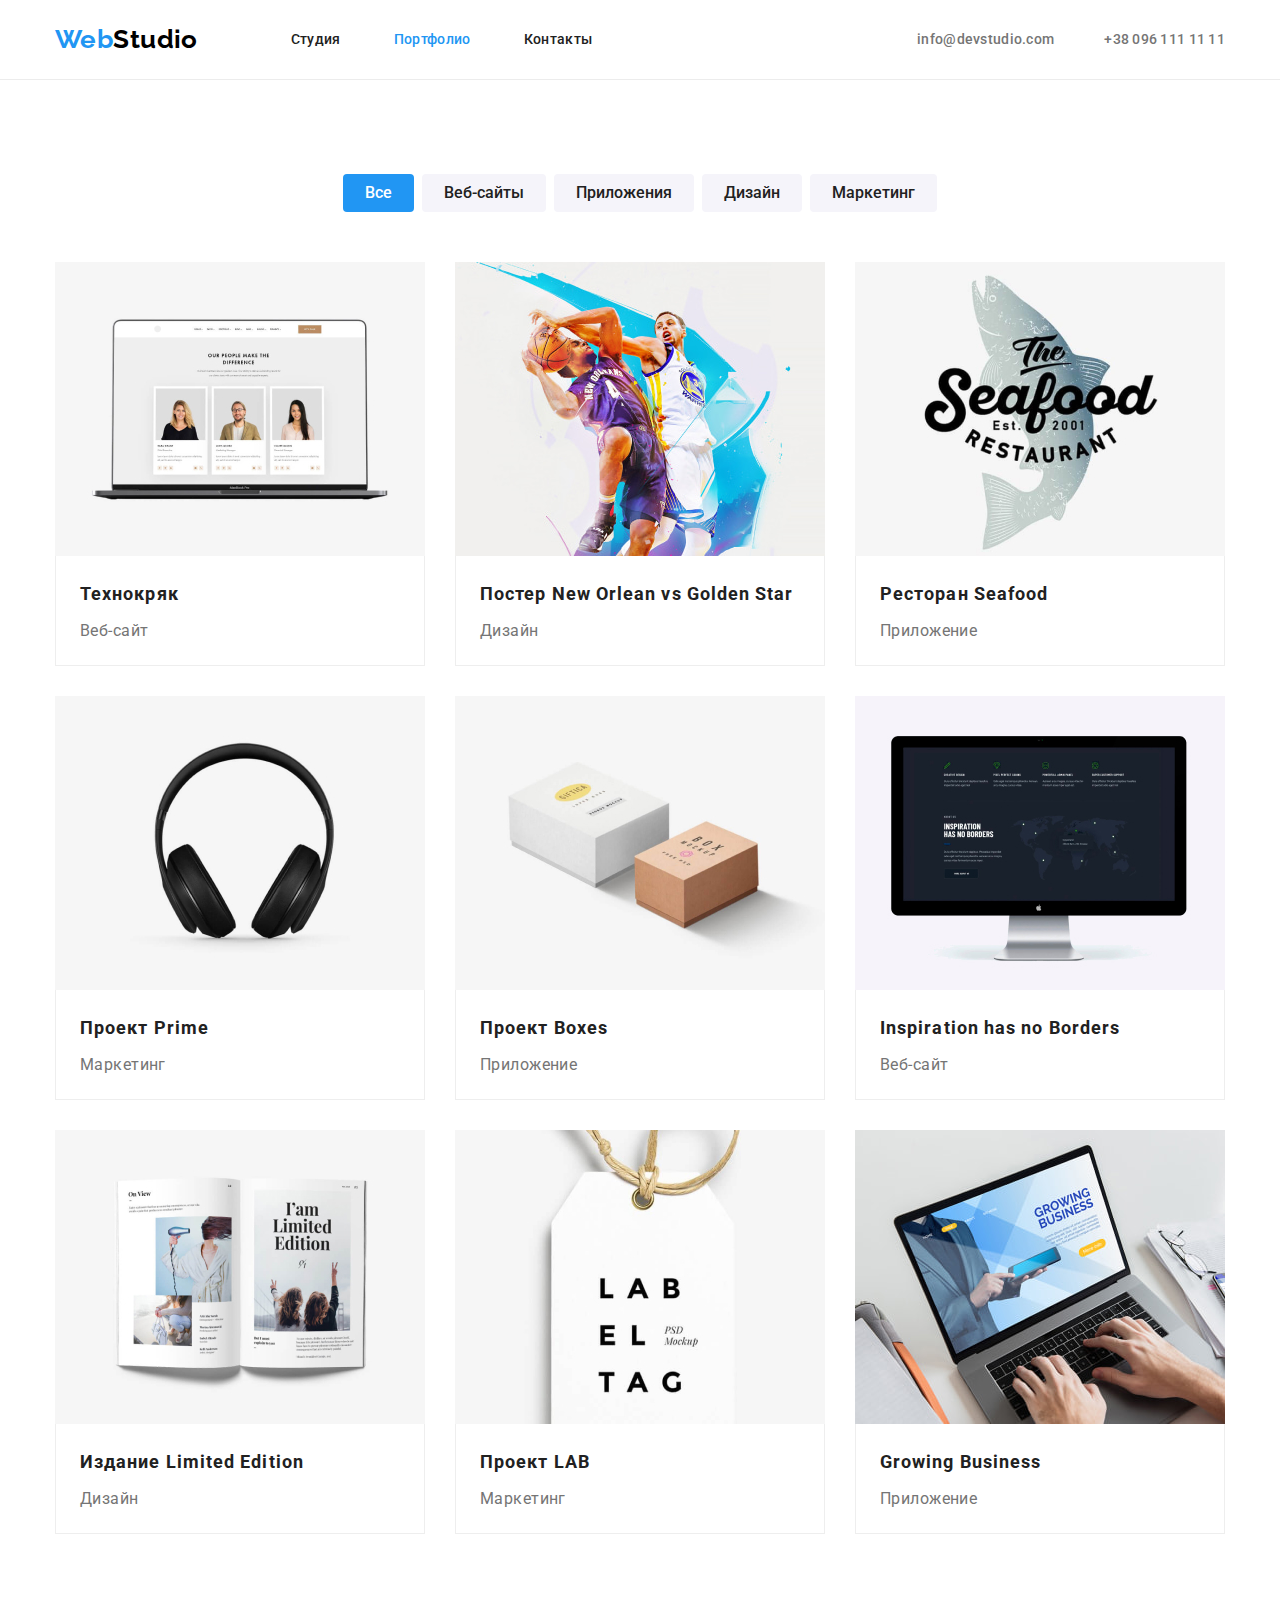
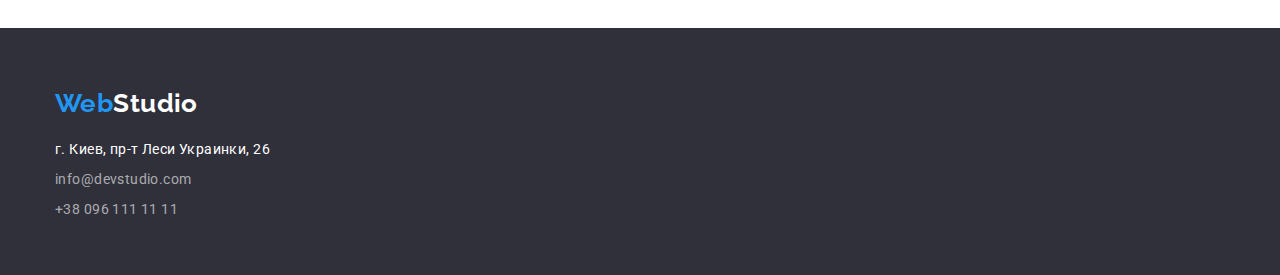
==== commit 70540b59: "fixes bugs" ====
--- a/portfolio.html
+++ b/portfolio.html
@@ -56,25 +56,25 @@
         </div>
       </header>
 
-      <section class="works">
+      <section class="works section">
         <h1 class="visually-hidden">Наши работы</h1>
 
         <!-- filter buttons -->
         <div class="container filter">
           <ul class="filter-list list">
-            <li>
+            <li class="filter-item">
               <button class="filters-btn active" type="button">Все</button>
             </li>
-            <li>
+            <li class="filter-item">
               <button class="filters-btn" type="button">Веб-сайты</button>
             </li>
-            <li>
+            <li class="filter-item">
               <button class="filters-btn" type="button">Приложения</button>
             </li>
-            <li>
+            <li class="filter-item">
               <button class="filters-btn" type="button">Дизайн</button>
             </li>
-            <li>
+            <li class="filter-item">
               <button class="filters-btn" type="button">Маркетинг</button>
             </li>
           </ul>
@@ -84,12 +84,7 @@
           <ul class="cards-list list">
             <li class="cards-item">
               <a class="link" href="">
-                <img
-                  src="./images/example-1.jpg"
-                  alt="пример работы один"
-                  width="370"
-                  height="294"
-                />
+                <img src="./images/example-1.jpg" alt="пример работы один" width="370" />
                 <div class="works-thumb">
                   <h2 class="cards-title">Технокряк</h2>
                   <p class="cards-text">Веб-сайт</p>
@@ -99,12 +94,7 @@
 
             <li class="cards-item">
               <a class="link" href="">
-                <img
-                  src="./images/example-2.jpg"
-                  alt="пример работы два"
-                  width="370"
-                  height="294"
-                />
+                <img src="./images/example-2.jpg" alt="пример работы два" width="370" />
                 <div class="works-thumb">
                   <h2 class="cards-title">
                     Постер <span lang="en">New Orlean vs Golden Star</span>
@@ -116,12 +106,7 @@
 
             <li class="cards-item">
               <a class="link" href="">
-                <img
-                  src="./images/example-3.jpg"
-                  alt="пример работы три"
-                  width="370"
-                  height="294"
-                />
+                <img src="./images/example-3.jpg" alt="пример работы три" width="370" />
                 <div class="works-thumb">
                   <h2 class="cards-title">Ресторан<span lang="en"> Seafood</span></h2>
                   <p class="cards-text">Приложение</p>
@@ -133,12 +118,7 @@
 
             <li class="cards-item">
               <a class="link" href="">
-                <img
-                  src="./images/example-4.jpg"
-                  alt="пример работы четыре"
-                  width="370"
-                  height="294"
-                />
+                <img src="./images/example-4.jpg" alt="пример работы четыре" width="370" />
                 <div class="works-thumb">
                   <h2 class="cards-title">Проект<span lang="en"> Prime</span></h2>
                   <p class="cards-text">Маркетинг</p>
@@ -148,12 +128,7 @@
 
             <li class="cards-item">
               <a class="link" href="">
-                <img
-                  src="./images/example-5.jpg"
-                  alt="пример работы пять"
-                  width="370"
-                  height="294"
-                />
+                <img src="./images/example-5.jpg" alt="пример работы пять" width="370" />
                 <div class="works-thumb">
                   <h2 class="cards-title">Проект<span lang="en"> Boxes</span></h2>
                   <p class="cards-text">Приложение</p>
@@ -163,12 +138,7 @@
 
             <li class="cards-item">
               <a class="link" href="">
-                <img
-                  src="./images/example-6.jpg"
-                  alt="пример работы шесть"
-                  width="370"
-                  height="294"
-                />
+                <img src="./images/example-6.jpg" alt="пример работы шесть" width="370" />
                 <div class="works-thumb">
                   <h2 class="cards-title"><span lang="en">Inspiration has no Borders</span></h2>
                   <p class="cards-text">Веб-сайт</p>
@@ -180,12 +150,7 @@
 
             <li class="cards-item">
               <a class="link" href="">
-                <img
-                  src="./images/example-7.jpg"
-                  alt="пример работы семь"
-                  width="370"
-                  height="294"
-                />
+                <img src="./images/example-7.jpg" alt="пример работы семь" width="370" />
                 <div class="works-thumb">
                   <h2 class="cards-title">Издание<span lang="en"> Limited Edition</span></h2>
                   <p class="cards-text">Дизайн</p>
@@ -195,12 +160,7 @@
 
             <li class="cards-item">
               <a class="link" href="">
-                <img
-                  src="./images/example-8.jpg"
-                  alt="пример работы восемь"
-                  width="370"
-                  height="294"
-                />
+                <img src="./images/example-8.jpg" alt="пример работы восемь" width="370" />
                 <div class="works-thumb">
                   <h2 class="cards-title">Проект<span lang="en"> LAB</span></h2>
                   <p class="cards-text">Маркетинг</p>
@@ -210,12 +170,7 @@
 
             <li class="cards-item">
               <a class="link" href="">
-                <img
-                  src="./images/example-9.jpg"
-                  alt="пример работы девять"
-                  width="370"
-                  height="294"
-                />
+                <img src="./images/example-9.jpg" alt="пример работы девять" width="370" />
                 <div class="works-thumb">
                   <h2 class="cards-title">
                     <span lang="en">Growing Business</span>
@@ -232,36 +187,32 @@
     <footer class="footer">
       <!-- how to find us section -->
       <div class="container">
-        <div class="container-secondary">
-          <a class="logo link" href="./index.html"><span class="accent">Web</span>Studio</a>
-          <address class="address">
-            <ul class="address-list list">
-              <li>
-                <a
-                  class="adress-link link"
-                  href="https://goo.gl/maps/piqngm7oDQpEDh6u6"
-                  target="_blank"
-                  rel="noopener nofollow noreferrer"
-                  >г. Киев, пр-т Леси Украинки, 26</a
-                >
-              </li>
-
-              <!-- contacts navigation -->
-
-              <li>
-                <a class="footer-contacts-link mail link" href="mailto:info@devstudio.com"
-                  >info@devstudio.com</a
-                >
-              </li>
-
-              <li>
-                <a class="footer-contacts-link phone link" href="tel:+380961111111"
-                  >+38 096 111 11 11</a
-                >
-              </li>
-            </ul>
-          </address>
-        </div>
+        <a class="logo link" href="./index.html"><span class="accent">Web</span>Studio</a>
+        <address class="address">
+          <ul class="address-list list">
+            <li>
+              <a
+                class="adress-link link"
+                href="https://goo.gl/maps/piqngm7oDQpEDh6u6"
+                target="_blank"
+                rel="noopener nofollow noreferrer"
+                >г. Киев, пр-т Леси Украинки, 26</a
+              >
+            </li>
+
+            <!-- contacts navigation -->
+
+            <li>
+              <a class="footer-contacts-link link" href="mailto:info@devstudio.com"
+                >info@devstudio.com</a
+              >
+            </li>
+
+            <li>
+              <a class="footer-contacts-link link" href="tel:+380961111111">+38 096 111 11 11</a>
+            </li>
+          </ul>
+        </address>
       </div>
     </footer>
   </body>
--- a/css/styles.css
+++ b/css/styles.css
@@ -8,6 +8,7 @@
   --button-filters-background: #f5f4fa;
   --portfolio-background: #e5e5e5;
 }
+/* reset */
 
 body {
   font-family: 'Roboto', 'Verdana', 'Tahoma', sans-serif;
@@ -17,15 +18,10 @@
   color: var(--title-colour);
 }
 
-/* reset */
-
-html {
-  box-sizing: border-box;
-}
-*,
-*::after,
-*::before {
-  box-sizing: inherit;
+img {
+  display: block;
+  max-width: 100%;
+  height: auto;
 }
 
 p,
@@ -43,13 +39,12 @@
   list-style: none;
 }
 
-img {
-  display: block;
-  max-width: 100%;
-  height: auto;
-}
-
 /* utils */
+
+.section {
+  padding-top: 94px;
+  padding-bottom: 94px;
+}
 
 .link {
   text-decoration: none;
@@ -204,11 +199,6 @@
   justify-content: space-between;
 }
 
-.benefits-list {
-  padding-top: 94px;
-  padding-bottom: 94px;
-}
-
 .benefits-item {
   width: 270px;
 }
@@ -230,7 +220,7 @@
 /*activities */
 
 .activities {
-  padding-bottom: 94px;
+  padding-top: 0px;
 }
 
 .activities-title {
@@ -253,10 +243,8 @@
 
 .team-title {
   display: block;
-  padding-top: 94px;
   text-align: center;
   margin-bottom: 50px;
-
   font-weight: 700;
   font-size: 36px;
   line-height: 1.16;
@@ -264,7 +252,6 @@
 
 .team-list {
   display: flex;
-  padding-bottom: 94px;
   justify-content: space-between;
 }
 
@@ -303,10 +290,6 @@
   background-color: #2f303a;
 }
 
-.container-secondary {
-  width: 231px;
-}
-
 .footer .logo {
   margin-bottom: 20px;
   color: var(--light-theme-logo);
@@ -316,9 +299,11 @@
   font-style: normal;
   line-height: 1.5;
 }
+.address-list :not(:last-child) {
+  margin-bottom: 9px;
+}
 
 .adress-link {
-  margin-bottom: 4px;
   color: var(--light-theme-logo);
 }
 
@@ -326,16 +311,6 @@
   font-weight: 400;
 
   color: rgba(255, 255, 255, 0.6);
-}
-
-.footer-contacts-link.mail {
-  padding-top: 5px;
-  padding-bottom: 4px;
-}
-
-.footer-contacts-link.phone {
-  padding-top: 5px;
-  padding-bottom: 5px;
 }
 
 .footer-contacts-link:hover,
@@ -346,17 +321,14 @@
 
 /* portfolio */
 
-.works {
-  padding-top: 94px;
-  padding-bottom: 94px;
-}
-
 .filter-list {
   display: flex;
-  padding-bottom: 50px;
-  width: 611px;
-  margin: 0 auto;
-  justify-content: space-between;
+  margin-bottom: 50px;
+  justify-content: center;
+}
+
+.filter-item:not(:last-child) {
+  margin-right: 8px;
 }
 
 .filters-btn {
